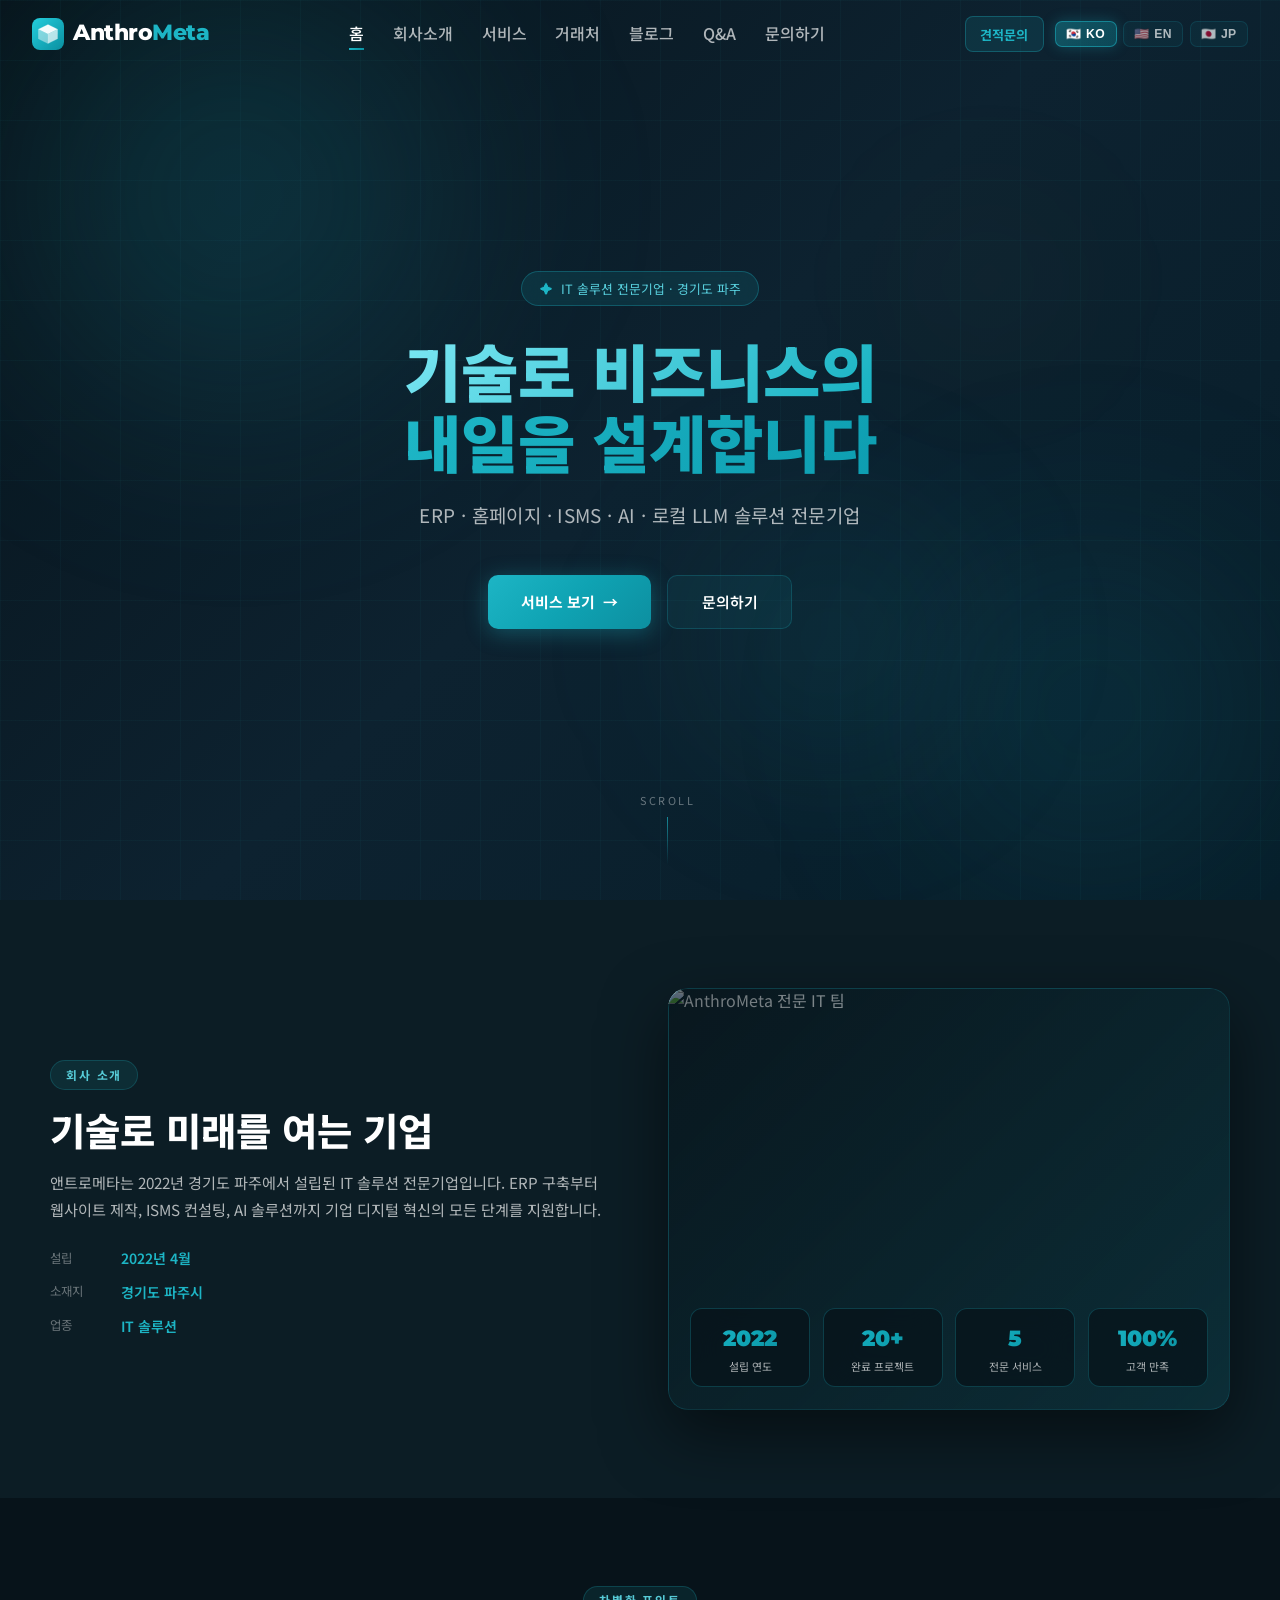
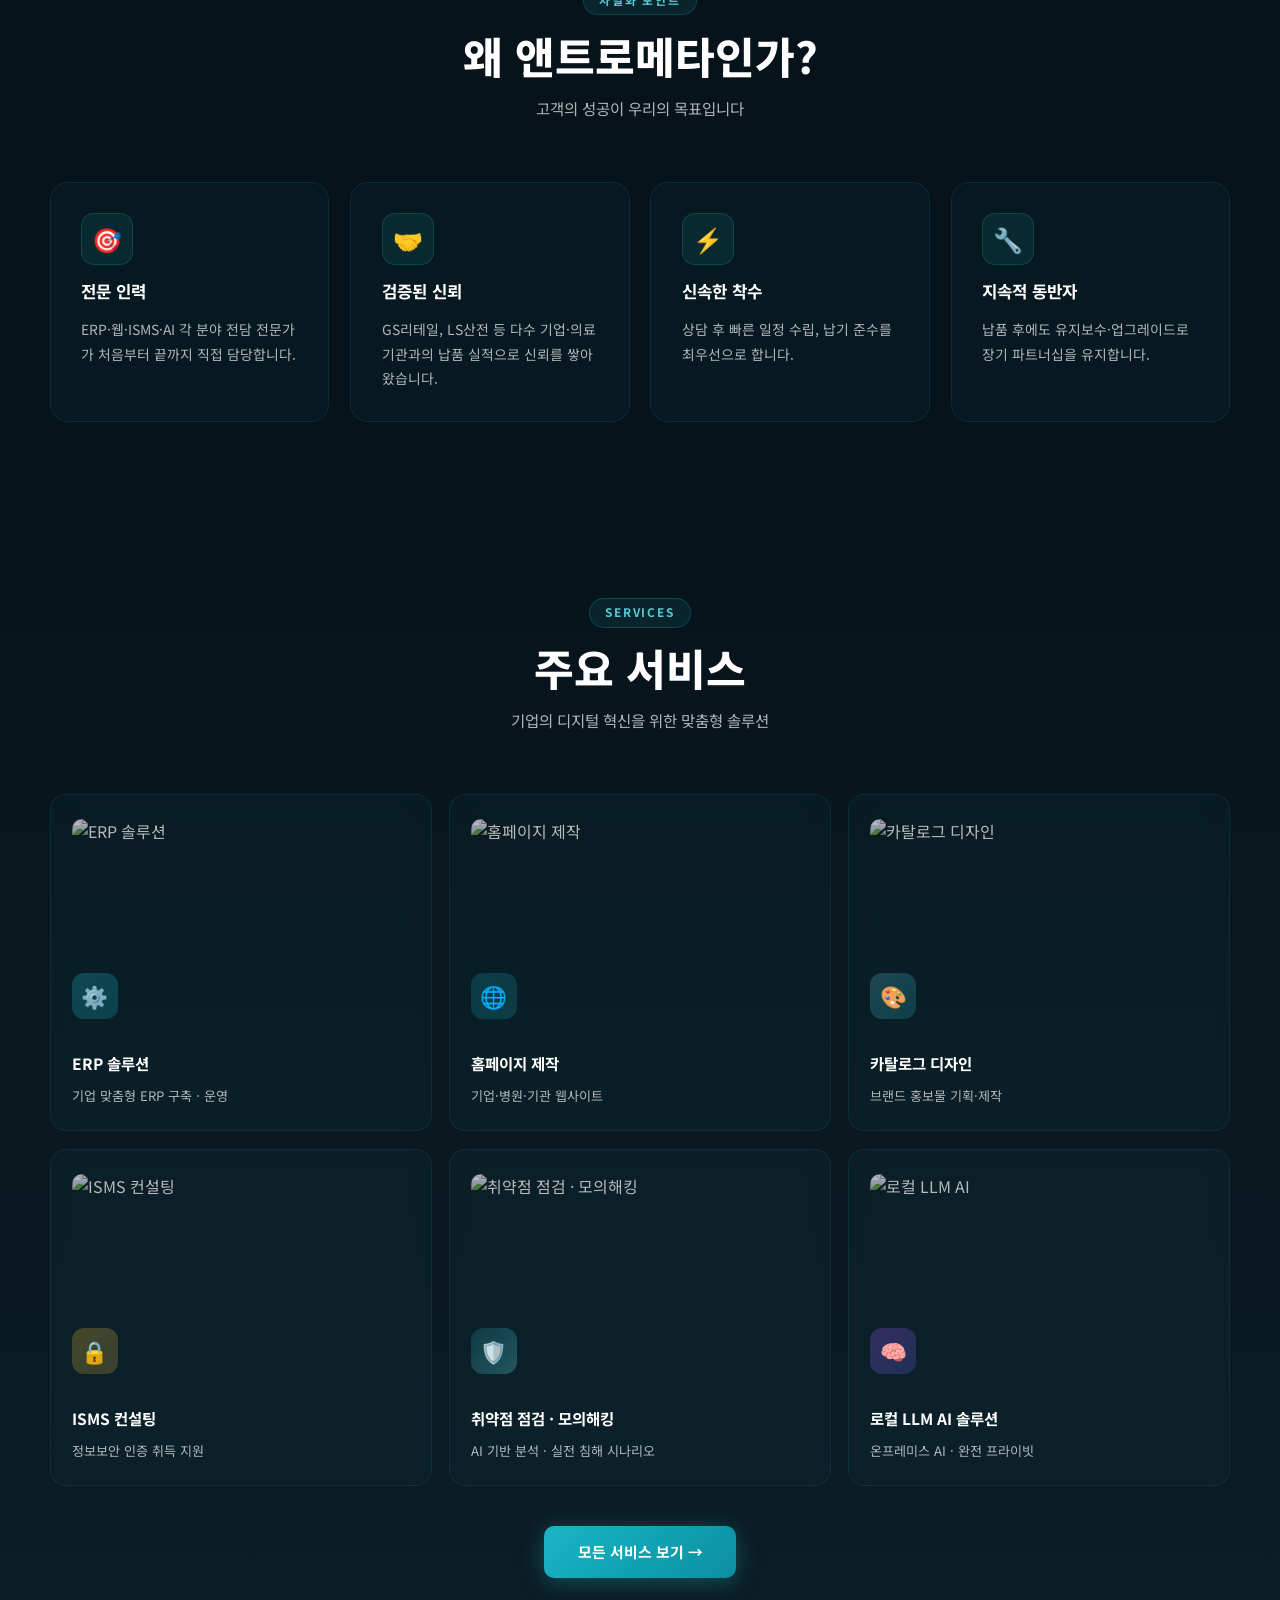
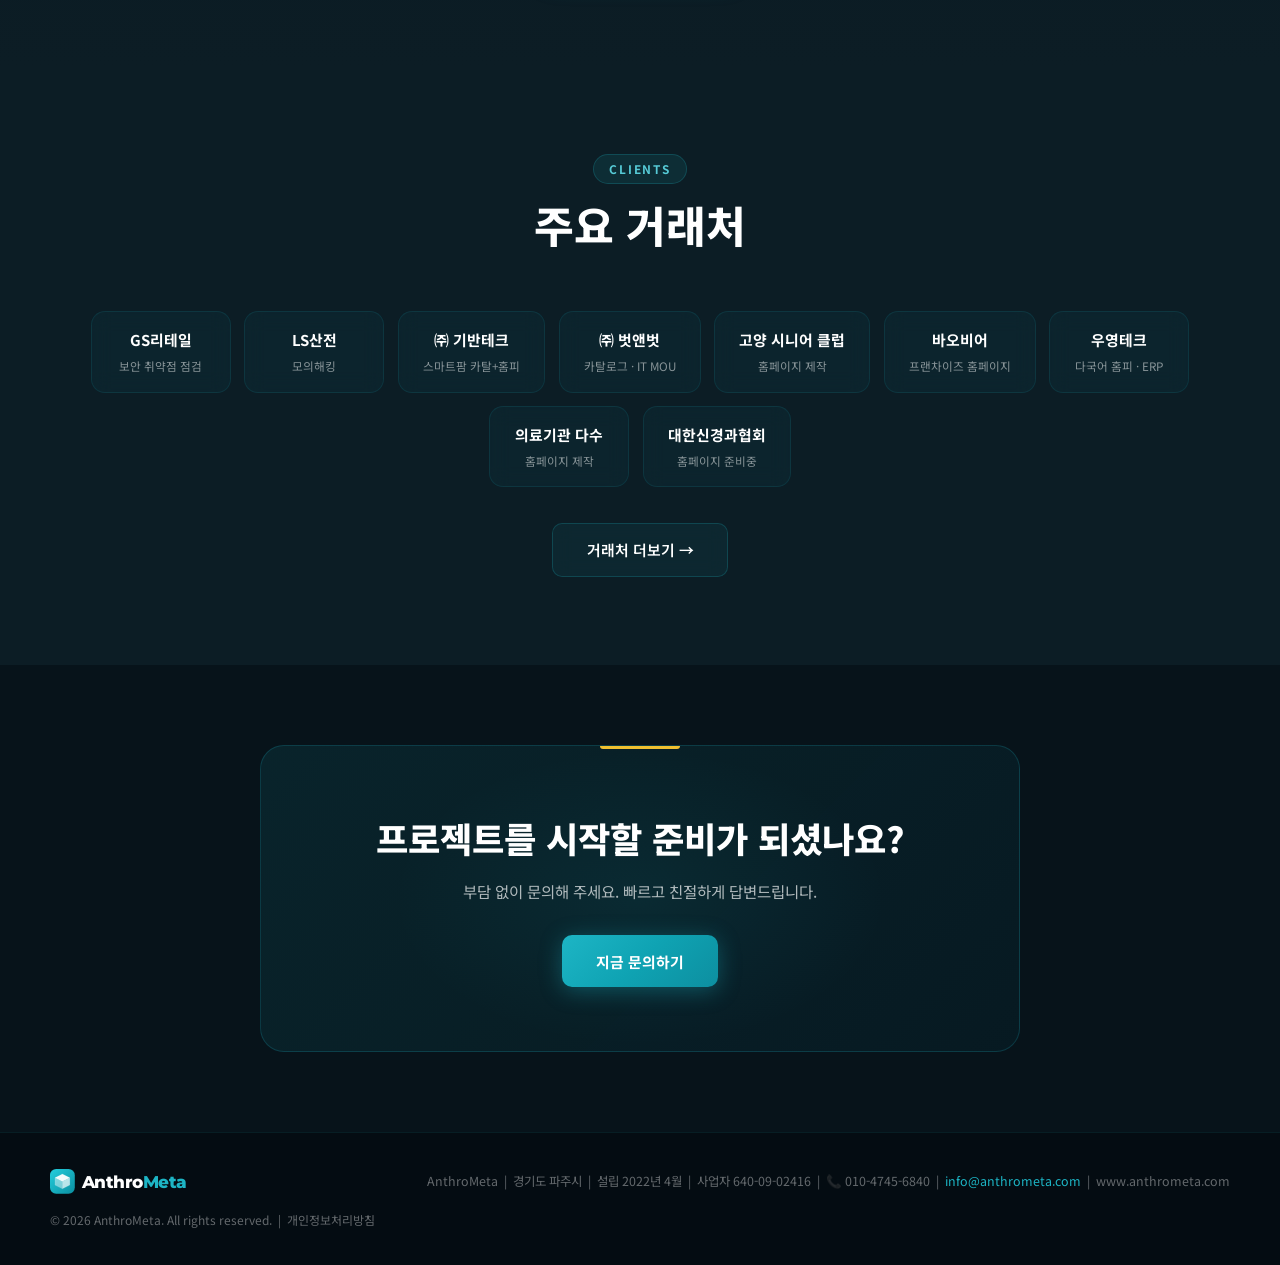
==== index.html @ c7f8e8f8 "SEO 최적화: 전 페이지 OG 태그 + 파비콘 추가, 홈에 Organization JSON-LD - about/services/clients/blog/qa/quote/contac" ====
<!DOCTYPE html>
<html lang="ko">
<head>
<meta charset="UTF-8">
<meta name="viewport" content="width=device-width, initial-scale=1.0">
<title>AnthroMeta | 앤트로메타 — IT 솔루션 전문기업</title>
<meta name="description" content="앤트로메타는 ERP 솔루션, 홈페이지 제작, ISMS 컨설팅, AI 솔루션을 제공하는 IT 전문기업입니다.">
<link rel="canonical" href="https://www.anthrometa.com/">
<meta property="og:title" content="AnthroMeta | 앤트로메타">
<meta property="og:description" content="기술로 비즈니스의 내일을 설계합니다. ERP · 홈페이지 · ISMS · AI 솔루션">
<meta property="og:url" content="https://www.anthrometa.com/">
<meta property="og:type" content="website">
<meta property="og:site_name" content="AnthroMeta">
<meta property="og:locale" content="ko_KR">
<link rel="icon" type="image/svg+xml" href="/favicon.svg">
<script type="application/ld+json">
{
  "@context": "https://schema.org",
  "@type": "Organization",
  "name": "AnthroMeta",
  "alternateName": "앤트로메타",
  "url": "https://www.anthrometa.com/",
  "logo": "https://www.anthrometa.com/favicon.svg",
  "description": "앤트로메타는 ERP 솔루션, 홈페이지 제작, ISMS 컨설팅, AI 솔루션을 제공하는 IT 전문기업입니다."
}
</script>
<link rel="preconnect" href="https://fonts.googleapis.com">
<link rel="preconnect" href="https://fonts.gstatic.com" crossorigin>
<link href="https://fonts.googleapis.com/css2?family=Noto+Sans+KR:wght@300;400;500;700;900&family=Montserrat:wght@300;400;500;700;900&family=Noto+Sans+JP:wght@300;400;500;700;900&display=swap" rel="stylesheet">
<link rel="stylesheet" href="style.css?v=9">
</head>
<body class="lang-ko">

<!-- HEADER -->
<header id="hdr">
  <a href="index.html" class="logo"><svg class="logo-mark" viewBox="0 0 40 40" fill="none" xmlns="http://www.w3.org/2000/svg"><defs><linearGradient id="amg" x1="0%" y1="0%" x2="100%" y2="100%"><stop offset="0%" stop-color="#24CEDD"/><stop offset="100%" stop-color="#0A8FA0"/></linearGradient></defs><rect width="40" height="40" rx="10" fill="url(#amg)"/><polygon points="20,8 32,14 20,20 8,14" fill="rgba(255,255,255,0.95)"/><polygon points="8,14 20,20 20,32 8,26" fill="rgba(255,255,255,0.45)"/><polygon points="32,14 20,20 20,32 32,26" fill="rgba(255,255,255,0.7)"/><polyline points="20,8 8,14 8,26 20,32 32,26 32,14 20,8" stroke="rgba(255,255,255,0.35)" stroke-width="0.5" stroke-linejoin="round" fill="none"/><line x1="20" y1="20" x2="20" y2="32" stroke="rgba(255,255,255,0.35)" stroke-width="0.5"/><line x1="8" y1="14" x2="20" y2="20" stroke="rgba(255,255,255,0.35)" stroke-width="0.5"/><line x1="32" y1="14" x2="20" y2="20" stroke="rgba(255,255,255,0.35)" stroke-width="0.5"/></svg><span><span class="l-anthro">Anthro</span><span class="l-meta" data-notrans>Meta</span></span></a>
  <nav class="nav-links">
    <a href="index.html"    data-page="index.html"    data-i18n="nav_home">홈</a>
    <a href="about.html"   data-page="about.html"    data-i18n="nav_about">회사소개</a>
    <a href="services.html" data-page="services.html" data-i18n="nav_services">서비스</a>
    <a href="clients.html"  data-page="clients.html"  data-i18n="nav_clients">거래처</a>
    <a href="blog.html"    data-page="blog.html"     data-i18n="nav_blog">블로그</a>
    <a href="qa.html"       data-page="qa.html"       data-i18n="nav_qa">Q&amp;A</a>
    <a href="contact.html"  data-page="contact.html"  data-i18n="nav_contact">문의하기</a>
  </nav>
  <div class="nav-right">
    <a href="quote.html" class="nav-quote" data-i18n="nav_quote">견적문의</a>
    <button class="lb active" onclick="setLang('ko')" id="bko">🇰🇷 <span class="ll">KO</span></button>
    <button class="lb"        onclick="setLang('en')" id="ben">🇺🇸 <span class="ll">EN</span></button>
    <button class="lb"        onclick="setLang('ja')" id="bja">🇯🇵 <span class="ll">JP</span></button>
    <button class="burger" id="burg" onclick="toggleMenu()" aria-label="Menu">
      <span></span><span></span><span></span>
    </button>
  </div>
</header>
<nav class="mnav" id="mnav">
  <a href="index.html"    onclick="closeMenu()" data-page="index.html"    data-i18n="nav_home">홈</a>
  <a href="quote.html"   onclick="closeMenu()" data-page="quote.html"   data-i18n="nav_quote" class="mnav-quote">견적문의</a>
  <a href="about.html"   onclick="closeMenu()" data-page="about.html"   data-i18n="nav_about">회사소개</a>
  <a href="services.html" onclick="closeMenu()" data-page="services.html" data-i18n="nav_services">서비스</a>
  <a href="clients.html"  onclick="closeMenu()" data-page="clients.html"  data-i18n="nav_clients">거래처</a>
  <a href="blog.html"    onclick="closeMenu()" data-page="blog.html"    data-i18n="nav_blog">블로그</a>
  <a href="qa.html"       onclick="closeMenu()" data-page="qa.html"       data-i18n="nav_qa">Q&amp;A</a>
  <a href="contact.html"  onclick="closeMenu()" data-page="contact.html"  data-i18n="nav_contact">문의하기</a>
</nav>

<!-- HERO -->
<section id="home-hero">
  <div class="h-bg">
    <div class="h-bg-img"></div>
    <div class="orb orb1"></div>
    <div class="orb orb2"></div>
    <div class="orb orb3"></div>
    <div class="orb orb4"></div>
    <div class="grid-bg"></div>
  </div>
  <div class="hero">
    <div class="h-badge" data-i18n="hero_badge">IT 솔루션 전문기업 · 경기도 파주</div>
    <h1 class="h-title">
      <span class="gtxt" data-i18n="hero_title">기술로 비즈니스의<br>내일을 설계합니다</span>
    </h1>
    <p class="h-sub" data-i18n="hero_sub">ERP · 홈페이지 · ISMS · AI 솔루션 전문기업</p>
    <div class="h-cta">
      <a href="services.html" class="btn-p"><span data-i18n="hero_cta1">서비스 보기</span> →</a>
      <a href="contact.html"  class="btn-s"><span data-i18n="hero_cta2">문의하기</span></a>
    </div>
  </div>
  <div class="scroll-ind">
    <span data-i18n="hero_scroll">SCROLL</span>
    <div class="scroll-line"></div>
  </div>
</section>

<!-- ABOUT -->
<section style="background:var(--bg2)">
  <div class="inner">
    <div class="about-grid">
      <div class="about-text reveal">
        <div class="stag" data-i18n="about_tag">회사 소개</div>
        <h2 data-i18n="about_title">기술로 미래를 여는 기업</h2>
        <p data-i18n="about_desc">앤트로메타는 2022년 경기도 파주에서 설립된 IT 솔루션 전문기업입니다. ERP 구축부터 웹사이트 제작, ISMS 컨설팅, AI 솔루션까지 기업 디지털 혁신의 모든 단계를 지원합니다.</p>
        <div class="about-meta">
          <div class="about-meta-item">
            <span class="albl" data-i18n="about_lb1">설립</span>
            <span class="aval" data-i18n="about_lv1">2022년 4월</span>
          </div>
          <div class="about-meta-item">
            <span class="albl" data-i18n="about_lb2">소재지</span>
            <span class="aval" data-i18n="about_lv2">경기도 파주시</span>
          </div>
          <div class="about-meta-item">
            <span class="albl" data-i18n="about_lb3">업종</span>
            <span class="aval" data-i18n="about_lv3">IT 솔루션</span>
          </div>
        </div>
      </div>
      <!-- About image with stat overlay -->
      <div class="about-img-wrap reveal d2">
        <img
          src="https://images.unsplash.com/photo-1497366216548-37526070297c?auto=format&fit=crop&w=800&q=80"
          alt="AnthroMeta 전문 IT 팀"
          loading="lazy"
        />
        <div class="about-img-overlay"></div>
        <div class="about-img-stat">
          <div class="ais">
            <div class="ais-n">2022</div>
            <div class="ais-l" data-i18n="st1l">설립 연도</div>
          </div>
          <div class="ais">
            <div class="ais-n">20+</div>
            <div class="ais-l" data-i18n="st2l">완료 프로젝트</div>
          </div>
          <div class="ais">
            <div class="ais-n">5</div>
            <div class="ais-l" data-i18n="st3l">전문 서비스</div>
          </div>
          <div class="ais">
            <div class="ais-n">100%</div>
            <div class="ais-l" data-i18n="st4l">고객 만족</div>
          </div>
        </div>
      </div>
    </div>
  </div>
</section>

<!-- WHY ANTHROMETA -->
<section style="background:var(--bg)">
  <div class="inner">
    <div class="sh reveal">
      <div class="stag" data-i18n="why_tag">차별화 포인트</div>
      <h2 class="st" data-i18n="why_title">왜 앤트로메타인가?</h2>
      <p class="sd" data-i18n="why_desc">고객의 성공이 우리의 목표입니다</p>
    </div>
    <div class="why-grid">
      <div class="why-card reveal d1">
        <div class="why-ico">🎯</div>
        <h3 data-i18n="why1_t">전문 인력</h3>
        <p data-i18n="why1_d">ERP·웹·ISMS·AI 각 분야 전담 전문가가 처음부터 끝까지 직접 담당합니다.</p>
      </div>
      <div class="why-card reveal d2">
        <div class="why-ico">🤝</div>
        <h3 data-i18n="why2_t">검증된 신뢰</h3>
        <p data-i18n="why2_d">GS리테일, LS산전 등 다수 기업·의료기관과의 납품 실적으로 신뢰를 쌓아왔습니다.</p>
      </div>
      <div class="why-card reveal d3">
        <div class="why-ico">⚡</div>
        <h3 data-i18n="why3_t">신속한 착수</h3>
        <p data-i18n="why3_d">상담 후 빠른 일정 수립, 납기 준수를 최우선으로 합니다.</p>
      </div>
      <div class="why-card reveal d4">
        <div class="why-ico">🔧</div>
        <h3 data-i18n="why4_t">지속적 동반자</h3>
        <p data-i18n="why4_d">납품 후에도 유지보수·업그레이드로 장기 파트너십을 유지합니다.</p>
      </div>
    </div>
  </div>
</section>

<!-- SERVICES PREVIEW -->
<section id="svc-prev">
  <div class="inner">
    <div class="sh reveal">
      <div class="stag" data-i18n="svc_prev_tag">SERVICES</div>
      <h2 class="st" data-i18n="svc_prev_title">주요 서비스</h2>
      <p class="sd" data-i18n="svc_prev_desc">기업의 디지털 혁신을 위한 맞춤형 솔루션</p>
    </div>
    <div class="svc-prev-grid">
      <a href="services.html" class="spc reveal d1">
        <img class="spc-img" src="https://images.unsplash.com/photo-1551434678-e076c223a692?auto=format&fit=crop&w=600&q=75" alt="ERP 솔루션" loading="lazy">
        <div class="si si1">⚙️</div>
        <h3 data-i18n="s1t">ERP 솔루션</h3>
        <p data-i18n="s1p">기업 맞춤형 ERP 구축 · 운영</p>
      </a>
      <a href="services.html" class="spc reveal d2">
        <img class="spc-img" src="https://images.unsplash.com/photo-1467232004584-a241de8bcf5d?auto=format&fit=crop&w=600&q=75" alt="홈페이지 제작" loading="lazy">
        <div class="si si2">🌐</div>
        <h3 data-i18n="s2t">홈페이지 제작</h3>
        <p data-i18n="s2p">기업·병원·기관 웹사이트</p>
      </a>
      <a href="services.html" class="spc reveal d3">
        <img class="spc-img" src="https://images.unsplash.com/photo-1561070791-2526d30994b5?auto=format&fit=crop&w=600&q=75" alt="카탈로그 디자인" loading="lazy">
        <div class="si si3">🎨</div>
        <h3 data-i18n="s3t">카탈로그 디자인</h3>
        <p data-i18n="s3p">브랜드 홍보물 기획·제작</p>
      </a>
      <a href="services.html" class="spc reveal d4">
        <img class="spc-img" src="https://images.unsplash.com/photo-1563013544-824ae1b704d3?auto=format&fit=crop&w=600&q=75" alt="ISMS 컨설팅" loading="lazy">
        <div class="si si4">🔒</div>
        <h3 data-i18n="s4t">ISMS 컨설팅</h3>
        <p data-i18n="s4p">정보보안 인증 취득 지원</p>
      </a>
      <a href="services.html" class="spc reveal d5">
        <img class="spc-img" src="https://images.unsplash.com/photo-1550751827-4bd374c3f58b?auto=format&fit=crop&w=600&q=75" alt="취약점 점검 · 모의해킹" loading="lazy">
        <div class="si si5">🛡️</div>
        <h3 data-i18n="s5t">취약점 점검 · 모의해킹</h3>
        <p data-i18n="s5p">AI 기반 분석 · 실전 침해 시나리오</p>
      </a>
      <a href="services.html" class="spc reveal d6">
        <img class="spc-img" src="https://images.unsplash.com/photo-1558494949-ef010cbdcc31?auto=format&fit=crop&w=600&q=75" alt="로컬 LLM AI" loading="lazy">
        <div class="si si6">🧠</div>
        <h3 data-i18n="s6t">로컬 LLM AI 솔루션</h3>
        <p data-i18n="s6p">온프레미스 AI · 완전 프라이빗</p>
      </a>
    </div>
    <div class="svc-more reveal">
      <a href="services.html" class="btn-p" data-i18n="svc_link">모든 서비스 보기 →</a>
    </div>
  </div>
</section>

<!-- CLIENT STRIP -->
<section id="cl-strip">
  <div class="inner">
    <div class="sh reveal">
      <div class="stag" data-i18n="cl_strip_tag">CLIENTS</div>
      <h2 class="st" data-i18n="cl_strip_title">주요 거래처</h2>
    </div>
    <div class="cl-strip-inner reveal">
      <div class="cb">
        <span class="cb-name">GS리테일</span>
        <span class="cb-svc" data-i18n="cb_svc1">보안 취약점 점검</span>
      </div>
      <div class="cb">
        <span class="cb-name">LS산전</span>
        <span class="cb-svc" data-i18n="cb_svc8">모의해킹</span>
      </div>
      <div class="cb">
        <span class="cb-name">㈜ 기반테크</span>
        <span class="cb-svc" data-i18n="cb_svc3">스마트팜 카탈+홈피</span>
      </div>
      <div class="cb">
        <span class="cb-name">㈜ 벗앤벗</span>
        <span class="cb-svc" data-i18n="cb_svc5">카탈로그 · IT MOU</span>
      </div>
      <div class="cb">
        <span class="cb-name">고양 시니어 클럽</span>
        <span class="cb-svc" data-i18n="cb_svc9">홈페이지 제작</span>
      </div>
      <div class="cb">
        <span class="cb-name">바오비어</span>
        <span class="cb-svc" data-i18n="cb_svc10">프랜차이즈 홈페이지</span>
      </div>
      <div class="cb">
        <span class="cb-name">우영테크</span>
        <span class="cb-svc" data-i18n="cb_svc4">다국어 홈피 · ERP</span>
      </div>
      <div class="cb">
        <span class="cb-name" data-i18n="cl_hosp_name">의료기관 다수</span>
        <span class="cb-svc" data-i18n="cb_svc6">홈페이지 제작</span>
      </div>
      <div class="cb">
        <span class="cb-name">대한신경과협회</span>
        <span class="cb-svc" data-i18n="cb_svc7">홈페이지 <span style="color:var(--yellow)">준비중</span></span>
      </div>
    </div>
    <div class="cl-more reveal">
      <a href="clients.html" class="btn-s" data-i18n="cl_link">거래처 더보기 →</a>
    </div>
  </div>
</section>

<!-- CTA BANNER -->
<div class="cta-section">
  <div class="inner">
    <div class="cta-card reveal">
      <h2 data-i18n="cta_title">프로젝트를 시작할 준비가 되셨나요?</h2>
      <p data-i18n="cta_desc">부담 없이 문의해 주세요. 빠르고 친절하게 답변드립니다.</p>
      <a href="contact.html" class="btn-p" data-i18n="cta_btn">지금 문의하기</a>
    </div>
  </div>
</div>

<!-- FOOTER -->
<footer>
  <div class="fi2">
    <div class="flogo"><svg class="logo-mark" viewBox="0 0 40 40" fill="none" xmlns="http://www.w3.org/2000/svg"><defs><linearGradient id="amg" x1="0%" y1="0%" x2="100%" y2="100%"><stop offset="0%" stop-color="#24CEDD"/><stop offset="100%" stop-color="#0A8FA0"/></linearGradient></defs><rect width="40" height="40" rx="10" fill="url(#amg)"/><polygon points="20,8 32,14 20,20 8,14" fill="rgba(255,255,255,0.95)"/><polygon points="8,14 20,20 20,32 8,26" fill="rgba(255,255,255,0.45)"/><polygon points="32,14 20,20 20,32 32,26" fill="rgba(255,255,255,0.7)"/><polyline points="20,8 8,14 8,26 20,32 32,26 32,14 20,8" stroke="rgba(255,255,255,0.35)" stroke-width="0.5" stroke-linejoin="round" fill="none"/><line x1="20" y1="20" x2="20" y2="32" stroke="rgba(255,255,255,0.35)" stroke-width="0.5"/><line x1="8" y1="14" x2="20" y2="20" stroke="rgba(255,255,255,0.35)" stroke-width="0.5"/><line x1="32" y1="14" x2="20" y2="20" stroke="rgba(255,255,255,0.35)" stroke-width="0.5"/></svg><span><span class="l-anthro">Anthro</span><span class="l-meta" data-notrans>Meta</span></span></div>
    <div class="fmid">
      <span>AnthroMeta</span> &nbsp;|&nbsp;
      <span data-i18n="ft_loc">경기도 파주시</span> &nbsp;|&nbsp;
      <span data-i18n="ft_est">설립 2022년 4월</span> &nbsp;|&nbsp;
      사업자 640-09-02416 &nbsp;|&nbsp;
      📞 010-4745-6840 &nbsp;|&nbsp;
      <a href="mailto:info@anthrometa.com" style="color:var(--teal);text-decoration:none">info@anthrometa.com</a> &nbsp;|&nbsp;
      www.anthrometa.com
    </div>
    <div class="fcopy">© 2026 AnthroMeta. <span data-i18n="ft_r">All rights reserved.</span> &nbsp;|&nbsp; <a href="privacy.html" style="color:var(--txt3);text-decoration:none">개인정보처리방침</a></div>
  </div>
</footer>

<script src="main.js"></script>
</body>
</html>
---- style.css ----
/* AnthroMeta — anthrometa.com — Shared Stylesheet */

:root {
  /* Brand palette from 사업계획서 */
  --bg:  #07131A;   /* very dark teal-black */
  --bg2: #0C1D25;   /* secondary dark */
  --bg3: #050E14;   /* deepest bg */
  --card: rgba(29,181,197,0.04);
  --border: rgba(29,181,197,0.12);

  --teal:  #1DB5C5;   /* primary brand teal */
  --teal2: #0FA3B3;   /* mid */
  --teal3: #0D8FA0;   /* dark */
  --yellow: #EFC030;  /* brand yellow accent */
  --charcoal: #3A3A3A;

  --grad: linear-gradient(135deg, #1DB5C5, #0FA3B3, #0D8FA0);
  --grad-hero: linear-gradient(135deg, #07131A 0%, #0D2230 50%, #071E2A 100%);
  --txt:  #ffffff;
  --txt2: rgba(255,255,255,0.68);
  --txt3: rgba(255,255,255,0.38);
  --ease: all 0.3s cubic-bezier(0.4,0,0.2,1);

  /* Alias kept for any gradient-text refs */
  --purple: #1DB5C5;
  --indigo: #0FA3B3;
  --blue:   #0D8FA0;
}

*,*::before,*::after{margin:0;padding:0;box-sizing:border-box}
html{scroll-behavior:smooth}
body{background:var(--bg);color:var(--txt);font-family:'Noto Sans KR',sans-serif;overflow-x:hidden;line-height:1.6}
body.lang-en{font-family:'Montserrat','Noto Sans KR',sans-serif}
body.lang-ja{font-family:'Noto Sans JP','Noto Sans KR',sans-serif}
::-webkit-scrollbar{width:5px}
::-webkit-scrollbar-track{background:var(--bg)}
::-webkit-scrollbar-thumb{background:var(--teal);border-radius:3px}

/* ── HEADER ── */
header{position:fixed;top:0;left:0;right:0;z-index:1000;height:68px;padding:0 2rem;display:flex;align-items:center;justify-content:space-between;transition:var(--ease)}
header.scrolled{background:rgba(7,19,26,0.90);backdrop-filter:blur(20px);-webkit-backdrop-filter:blur(20px);border-bottom:1px solid rgba(29,181,197,0.1);box-shadow:0 4px 30px rgba(0,0,0,0.4)}
.logo{text-decoration:none;display:inline-flex;align-items:center;gap:9px}
.logo-mark{height:2rem;width:2rem;flex-shrink:0}
.logo-mark svg{width:100%;height:100%}
.l-anthro{font-family:'Montserrat',sans-serif;font-weight:800;color:#fff;font-size:1.38rem;letter-spacing:-.5px;line-height:1}
.l-meta{font-family:'Montserrat',sans-serif;font-weight:800;color:var(--teal);font-size:1.38rem;letter-spacing:-.5px;line-height:1}

.nav-links{display:flex;align-items:center;gap:1.8rem}
.nav-links a{color:var(--txt2);text-decoration:none;font-size:1rem;font-weight:500;position:relative;transition:var(--ease)}
.nav-links a::after{content:'';position:absolute;bottom:-3px;left:0;width:0;height:2px;background:var(--grad);transition:var(--ease)}
.nav-links a:hover,.nav-links a.active-link{color:var(--txt)}
.nav-links a.active-link::after,.nav-links a:hover::after{width:100%}
.nav-right{display:flex;align-items:center;gap:.4rem}
.lb{background:rgba(29,181,197,0.06);border:1px solid rgba(29,181,197,0.15);color:var(--txt2);padding:.32rem .65rem;border-radius:7px;cursor:pointer;font-size:.76rem;font-weight:700;transition:var(--ease);display:flex;align-items:center;gap:.28rem;letter-spacing:.4px}
.lb:hover{background:rgba(29,181,197,0.18);border-color:rgba(29,181,197,0.4);color:var(--txt)}
.lb.active{background:linear-gradient(135deg,rgba(29,181,197,0.35),rgba(13,143,160,0.35));border-color:rgba(29,181,197,0.55);color:var(--txt);box-shadow:0 0 14px rgba(29,181,197,0.28)}
.burger{display:none;flex-direction:column;gap:5px;cursor:pointer;padding:4px;background:none;border:none}
.burger span{display:block;width:23px;height:2px;background:var(--txt2);border-radius:2px;transition:var(--ease)}
.burger.open span:nth-child(1){transform:translateY(7px) rotate(45deg)}
.burger.open span:nth-child(2){opacity:0}
.burger.open span:nth-child(3){transform:translateY(-7px) rotate(-45deg)}
.mnav{display:none;position:fixed;top:68px;left:0;right:0;background:rgba(7,19,26,0.97);backdrop-filter:blur(20px);-webkit-backdrop-filter:blur(20px);border-bottom:1px solid rgba(29,181,197,0.1);padding:1.4rem 1.5rem;z-index:999;flex-direction:column}
.mnav.open{display:flex}
.mnav a{color:var(--txt2);text-decoration:none;font-size:.97rem;font-weight:500;padding:.85rem 0;border-bottom:1px solid rgba(255,255,255,0.05);transition:var(--ease);display:block}
.mnav a:last-child{border-bottom:none}
.mnav a:hover,.mnav a.active-link{color:var(--teal);padding-left:.5rem}
.mnav a.mnav-quote{color:var(--teal);font-weight:700;background:rgba(29,181,197,0.08);border-radius:8px;padding-left:.9rem;border-color:rgba(29,181,197,0.15)}
.mnav a.mnav-quote:hover{background:rgba(29,181,197,0.18);padding-left:1.2rem}

/* ── PAGE BANNER ── */
.page-banner{padding:9rem 2rem 5rem;background:var(--grad-hero);text-align:center;position:relative;overflow:hidden}
.page-banner::before{content:'';position:absolute;top:-80px;left:50%;transform:translateX(-50%);width:700px;height:500px;background:radial-gradient(ellipse,rgba(29,181,197,0.16) 0%,transparent 70%);pointer-events:none}
.page-banner .stag{display:inline-block;background:rgba(29,181,197,0.12);border:1px solid rgba(29,181,197,0.28);color:rgba(97,225,238,0.9);padding:.3rem 1rem;border-radius:50px;font-size:.74rem;font-weight:700;letter-spacing:1.8px;text-transform:uppercase;margin-bottom:.9rem}
.page-banner h1{font-size:clamp(1.9rem,4vw,3rem);font-weight:900;line-height:1.2;margin-bottom:.9rem}
.page-banner p{color:var(--txt2);font-size:1rem;max-width:580px;margin:0 auto}

/* ── SECTIONS ── */
section{padding:5.5rem 2rem}
.inner{max-width:1180px;margin:0 auto}
.sh{text-align:center;margin-bottom:3.8rem}
.stag{display:inline-block;background:rgba(29,181,197,0.1);border:1px solid rgba(29,181,197,0.22);color:rgba(97,225,238,0.88);padding:.28rem .95rem;border-radius:50px;font-size:.74rem;font-weight:700;letter-spacing:1.8px;text-transform:uppercase;margin-bottom:.9rem}
.st{font-size:clamp(1.7rem,3.5vw,2.7rem);font-weight:800;line-height:1.2;margin-bottom:.9rem}
.sd{color:var(--txt2);font-size:.97rem;max-width:580px;margin:0 auto}

/* ── HERO ── */
#home-hero{min-height:100vh;display:flex;align-items:center;justify-content:center;position:relative;overflow:hidden;background:var(--grad-hero)}
.h-bg{position:absolute;inset:0;overflow:hidden}
.orb{position:absolute;border-radius:50%;filter:blur(80px)}
.orb1{width:650px;height:650px;background:radial-gradient(circle,rgba(29,181,197,0.2) 0%,transparent 70%);top:-130px;left:-90px;animation:float 9s ease-in-out infinite}
.orb2{width:520px;height:520px;background:radial-gradient(circle,rgba(13,143,160,0.16) 0%,transparent 70%);bottom:-70px;right:-70px;animation:float 11s ease-in-out infinite reverse}
.orb3{width:380px;height:380px;background:radial-gradient(circle,rgba(29,181,197,0.12) 0%,transparent 70%);top:50%;left:50%;animation:float3 7s ease-in-out 2s infinite}
/* yellow accent orb */
.orb4{width:200px;height:200px;background:radial-gradient(circle,rgba(239,192,48,0.07) 0%,transparent 70%);top:20%;right:15%;animation:float 13s ease-in-out 3s infinite}
.grid-bg{position:absolute;inset:0;background-image:linear-gradient(rgba(29,181,197,0.04) 1px,transparent 1px),linear-gradient(90deg,rgba(29,181,197,0.04) 1px,transparent 1px);background-size:60px 60px}
@keyframes float{0%,100%{transform:translateY(0) scale(1)}50%{transform:translateY(-28px) scale(1.04)}}
@keyframes float3{0%,100%{transform:translate(-50%,-50%) scale(1)}50%{transform:translate(-50%,calc(-50% - 20px)) scale(1.04)}}
.hero{position:relative;z-index:1;text-align:center;padding:2rem;max-width:920px}
.h-badge{display:inline-flex;align-items:center;gap:.5rem;background:rgba(29,181,197,0.12);border:1px solid rgba(29,181,197,0.3);padding:.38rem 1.1rem;border-radius:50px;font-size:.8rem;color:rgba(97,225,238,.9);margin-bottom:1.8rem;backdrop-filter:blur(10px);animation:fadeDown .8s ease both}
.h-badge::before{content:'✦';color:var(--teal)}
.h-title{font-size:clamp(2.1rem,5vw,3.9rem);font-weight:900;line-height:1.14;margin-bottom:1.4rem;animation:fadeUp .8s ease .2s both}
.gtxt{background:linear-gradient(135deg,#7de8f4,#1DB5C5,#0d9db0);-webkit-background-clip:text;-webkit-text-fill-color:transparent;background-clip:text}
.h-sub{font-size:clamp(.97rem,2vw,1.18rem);color:var(--txt2);margin-bottom:2.8rem;font-weight:400;letter-spacing:.02em;animation:fadeUp .8s ease .4s both}
.h-cta{display:flex;gap:1rem;justify-content:center;flex-wrap:wrap;animation:fadeUp .8s ease .6s both}
.btn-p{padding:.88rem 2.1rem;background:var(--grad);color:#fff;border:none;border-radius:10px;font-size:.93rem;font-weight:700;cursor:pointer;text-decoration:none;transition:var(--ease);box-shadow:0 4px 22px rgba(29,181,197,0.35);display:inline-flex;align-items:center;gap:.45rem}
.btn-p:hover{transform:translateY(-3px);box-shadow:0 10px 32px rgba(29,181,197,0.5)}
.btn-s{padding:.88rem 2.1rem;background:rgba(29,181,197,0.07);color:var(--txt);border:1px solid rgba(29,181,197,0.22);border-radius:10px;font-size:.93rem;font-weight:600;cursor:pointer;text-decoration:none;transition:var(--ease);backdrop-filter:blur(10px);display:inline-flex;align-items:center;gap:.45rem}
.btn-s:hover{background:rgba(29,181,197,0.14);border-color:rgba(29,181,197,0.45);transform:translateY(-3px)}
.scroll-ind{position:absolute;bottom:2.2rem;left:50%;transform:translateX(-50%);display:flex;flex-direction:column;align-items:center;gap:.45rem;animation:fadeUp 1s ease 1s both}
.scroll-ind span{font-size:.68rem;color:var(--txt3);letter-spacing:2.5px}
.scroll-line{width:1px;height:48px;background:linear-gradient(to bottom,rgba(29,181,197,0.7),transparent);animation:sline 2.2s ease-in-out infinite}
@keyframes sline{0%{transform:scaleY(0);transform-origin:top;opacity:0}50%{transform:scaleY(1);transform-origin:top;opacity:1}100%{transform:scaleY(1);transform-origin:bottom;opacity:0}}
@keyframes fadeDown{from{opacity:0;transform:translateY(-18px)}to{opacity:1;transform:translateY(0)}}
@keyframes fadeUp{from{opacity:0;transform:translateY(28px)}to{opacity:1;transform:translateY(0)}}

/* ── HOME: ABOUT ── */
.about-grid{display:grid;grid-template-columns:1fr 1fr;gap:3.5rem;align-items:center}
.about-text .stag{display:inline-block;margin-bottom:.9rem}
.about-text h2{font-size:clamp(1.6rem,3vw,2.4rem);font-weight:800;line-height:1.25;margin-bottom:1rem}
.about-text p{color:var(--txt2);font-size:.95rem;line-height:1.8;margin-bottom:1.5rem}
.about-meta{display:flex;flex-direction:column;gap:.7rem}
.about-meta-item{display:flex;align-items:center;gap:.7rem;font-size:.88rem}
.about-meta-item .albl{color:var(--txt3);min-width:60px;font-size:.78rem}
.about-meta-item .aval{color:var(--teal);font-weight:600}
.about-visual{display:grid;grid-template-columns:1fr 1fr;gap:1rem}
.av-card{background:var(--card);border:1px solid var(--border);border-radius:16px;padding:1.5rem;text-align:center;transition:var(--ease);backdrop-filter:blur(10px)}
.av-card:hover{border-color:rgba(29,181,197,0.35);box-shadow:0 0 24px rgba(29,181,197,0.13)}
.av-num{font-size:2rem;font-weight:900;background:var(--grad);-webkit-background-clip:text;-webkit-text-fill-color:transparent;background-clip:text;font-family:'Montserrat',sans-serif}
.av-lbl{color:var(--txt2);font-size:.78rem;margin-top:.2rem}

/* ── HOME: SERVICES PREVIEW ── */
#svc-prev{background:linear-gradient(180deg,var(--bg) 0%,var(--bg2) 100%)}
.svc-prev-grid{display:grid;grid-template-columns:repeat(3,1fr);gap:1.1rem;margin-bottom:2.5rem}
.spc{background:var(--card);border:1px solid var(--border);border-radius:16px;padding:1.5rem 1.3rem;transition:var(--ease);display:flex;flex-direction:column;align-items:flex-start;gap:.6rem;backdrop-filter:blur(10px);text-decoration:none;color:var(--txt)}
.spc:hover{border-color:rgba(29,181,197,0.38);transform:translateY(-5px);box-shadow:0 16px 48px rgba(29,181,197,0.12);background:rgba(29,181,197,0.07)}
.spc .si{width:46px;height:46px;border-radius:12px;display:flex;align-items:center;justify-content:center;font-size:1.35rem}
.spc h3{font-size:.97rem;font-weight:700}
.spc p{font-size:.82rem;color:var(--txt2);line-height:1.6}
.svc-more{text-align:center}

/* ── HOME: CLIENT STRIP ── */
#cl-strip{background:var(--bg2)}
.cl-strip-inner{display:flex;flex-wrap:wrap;gap:.85rem;justify-content:center;margin-bottom:2.2rem}
.cb{background:rgba(29,181,197,0.05);border:1px solid rgba(29,181,197,0.12);border-radius:14px;padding:1rem 1.5rem;font-size:.87rem;font-weight:600;color:var(--txt2);transition:var(--ease);cursor:default;backdrop-filter:blur(10px);display:flex;flex-direction:column;align-items:center;gap:.3rem;text-align:center;min-width:140px}
.cb:hover{background:rgba(29,181,197,0.12);border-color:rgba(29,181,197,0.35);color:var(--txt);transform:translateY(-4px);box-shadow:0 8px 28px rgba(29,181,197,0.1)}
.cb-name{font-size:.93rem;font-weight:700;color:var(--txt)}
.cb-svc{font-size:.73rem;color:var(--txt2);font-weight:400;opacity:.75}
.cl-more{text-align:center}

/* ── HOME: CTA ── */
.cta-section{background:var(--bg);padding:5rem 2rem}
.cta-card{background:linear-gradient(135deg,rgba(29,181,197,0.1),rgba(13,143,160,0.06));border:1px solid rgba(29,181,197,0.2);border-radius:24px;padding:4rem 2rem;text-align:center;max-width:760px;margin:0 auto;position:relative;overflow:hidden}
.cta-card::before{content:'';position:absolute;top:50%;left:50%;transform:translate(-50%,-50%);width:500px;height:300px;background:radial-gradient(ellipse,rgba(29,181,197,0.08) 0%,transparent 70%);pointer-events:none}
/* yellow top accent line */
.cta-card::after{content:'';position:absolute;top:0;left:50%;transform:translateX(-50%);width:80px;height:3px;background:var(--yellow);border-radius:0 0 3px 3px}
.cta-card h2{font-size:clamp(1.5rem,3vw,2.2rem);font-weight:800;margin-bottom:.8rem;position:relative;z-index:1}
.cta-card p{color:var(--txt2);font-size:.97rem;margin-bottom:2rem;position:relative;z-index:1}
.cta-card .btn-p{position:relative;z-index:1}

/* ── SERVICES PAGE ── */
#services-page{background:linear-gradient(180deg,var(--bg) 0%,var(--bg2) 50%,var(--bg) 100%)}
.sgrid{display:grid;grid-template-columns:repeat(auto-fit,minmax(310px,1fr));gap:1.4rem}
.sc{background:var(--card);border:1px solid var(--border);border-radius:20px;padding:1.9rem;transition:var(--ease);position:relative;overflow:hidden;backdrop-filter:blur(10px)}
.sc::before{content:'';position:absolute;top:0;left:0;right:0;height:2px;background:var(--grad);opacity:0;transition:var(--ease)}
.sc:hover{border-color:rgba(29,181,197,0.3);transform:translateY(-6px);box-shadow:0 22px 58px rgba(29,181,197,0.12);background:rgba(29,181,197,0.06)}
.sc:hover::before{opacity:1}
.si{width:54px;height:54px;border-radius:14px;display:flex;align-items:center;justify-content:center;font-size:1.55rem;margin-bottom:1.4rem}
.si1{background:linear-gradient(135deg,rgba(29,181,197,0.28),rgba(15,163,179,0.28))}
.si2{background:linear-gradient(135deg,rgba(13,143,160,0.28),rgba(29,181,197,0.20))}
.si3{background:linear-gradient(135deg,rgba(97,225,238,0.22),rgba(29,181,197,0.22))}
.si4{background:linear-gradient(135deg,rgba(239,192,48,0.25),rgba(251,210,80,0.18))}  /* yellow for ISMS */
.si5{background:linear-gradient(135deg,rgba(29,181,197,0.18),rgba(97,225,238,0.28))}
.si6{background:linear-gradient(135deg,rgba(168,85,247,0.28),rgba(99,102,241,0.22))}  /* violet for local LLM */
.sc h3{font-size:1.13rem;font-weight:700;margin-bottom:.7rem}
.sc p{color:var(--txt2);font-size:.88rem;line-height:1.72}
.stags{display:flex;flex-wrap:wrap;gap:.45rem;margin-top:1.1rem}
.stag-sm{background:rgba(29,181,197,0.09);border:1px solid rgba(29,181,197,0.18);color:rgba(97,225,238,.8);padding:.18rem .55rem;border-radius:4px;font-size:.71rem;font-weight:500}
.sc-cta{display:inline-flex;align-items:center;gap:.38rem;margin-top:1.2rem;padding:.5rem 1rem;background:rgba(29,181,197,0.08);border:1px solid rgba(29,181,197,0.22);border-radius:8px;color:var(--teal);font-size:.8rem;font-weight:700;text-decoration:none;transition:var(--ease);align-self:flex-start}
.sc-cta:hover{background:var(--teal);color:#fff;border-color:var(--teal);transform:translateX(3px)}

/* ── CLIENTS PAGE ── */
#clients-page{background:linear-gradient(180deg,var(--bg) 0%,var(--bg2) 100%)}
.stats{display:grid;grid-template-columns:repeat(auto-fit,minmax(170px,1fr));gap:1.3rem;margin-bottom:3.5rem}
.statc{background:var(--card);border:1px solid var(--border);border-radius:16px;padding:1.6rem;text-align:center;backdrop-filter:blur(10px);transition:var(--ease)}
.statc:hover{border-color:rgba(29,181,197,0.35);box-shadow:0 0 28px rgba(29,181,197,0.14)}
.snum{font-size:2.1rem;font-weight:900;background:var(--grad);-webkit-background-clip:text;-webkit-text-fill-color:transparent;background-clip:text;font-family:'Montserrat',sans-serif}
.slbl{color:var(--txt2);font-size:.82rem;margin-top:.2rem}
.cbadges{display:flex;flex-wrap:wrap;gap:.9rem;justify-content:center;margin-bottom:3rem}
.cbadge{background:rgba(29,181,197,0.05);border:1px solid rgba(29,181,197,0.14);border-radius:11px;padding:.75rem 1.4rem;font-size:.9rem;font-weight:600;color:var(--txt2);transition:var(--ease);cursor:default;backdrop-filter:blur(10px)}
.cbadge:hover{background:rgba(29,181,197,0.12);border-color:rgba(29,181,197,0.35);color:var(--txt);transform:translateY(-3px);box-shadow:0 8px 24px rgba(29,181,197,0.13)}
.trust-text{max-width:700px;margin:0 auto;text-align:center;color:var(--txt2);font-size:.95rem;line-height:1.8;padding:2rem;background:var(--card);border:1px solid var(--border);border-radius:16px;backdrop-filter:blur(10px)}

/* ── FAQ PAGE ── */
#qa-page{background:linear-gradient(180deg,var(--bg) 0%,var(--bg2) 100%)}
.faq{max-width:790px;margin:0 auto;display:flex;flex-direction:column;gap:.9rem}
.fi{background:var(--card);border:1px solid var(--border);border-radius:16px;overflow:hidden;transition:var(--ease);backdrop-filter:blur(10px)}
.fi.open{border-color:rgba(29,181,197,0.35);box-shadow:0 8px 32px rgba(29,181,197,0.09)}
.fq{width:100%;background:none;border:none;color:var(--txt);padding:1.35rem 1.65rem;text-align:left;cursor:pointer;display:flex;align-items:center;justify-content:space-between;gap:1rem;font-size:.95rem;font-weight:600;font-family:inherit;transition:var(--ease)}
.fq:hover{color:rgba(97,225,238,.9)}
.fico{width:27px;height:27px;border-radius:8px;background:rgba(29,181,197,0.12);border:1px solid rgba(29,181,197,0.22);display:flex;align-items:center;justify-content:center;flex-shrink:0;transition:var(--ease);font-size:1.05rem;color:rgba(97,225,238,.88);line-height:1}
.fi.open .fico{background:rgba(29,181,197,0.3);transform:rotate(45deg)}
.fa{max-height:0;overflow:hidden;transition:max-height 0.4s cubic-bezier(0.4,0,0.2,1)}
.fi.open .fa{max-height:280px}
.fai{padding:0 1.65rem 1.4rem;color:var(--txt2);font-size:.9rem;line-height:1.82;border-top:1px solid rgba(29,181,197,0.08);padding-top:1.2rem}

/* ── CONTACT PAGE ── */
#contact-page{background:var(--bg);position:relative;overflow:hidden}
#contact-page::before{content:'';position:absolute;top:50%;left:50%;transform:translate(-50%,-50%);width:700px;height:700px;background:radial-gradient(circle,rgba(29,181,197,0.07) 0%,transparent 70%);pointer-events:none}
.ccard{max-width:680px;margin:0 auto;background:rgba(29,181,197,0.03);border:1px solid rgba(29,181,197,0.1);border-radius:24px;padding:3rem 2.5rem;text-align:center;backdrop-filter:blur(20px);-webkit-backdrop-filter:blur(20px);position:relative;z-index:1}
.ccard>p{color:var(--txt2);font-size:.93rem;margin-bottom:.4rem}
.kbtn{display:inline-flex;align-items:center;gap:.7rem;background:#FEE500;color:#1a0a0a;padding:.95rem 2.4rem;border-radius:12px;font-size:1rem;font-weight:700;text-decoration:none;transition:var(--ease);border:none;cursor:pointer;margin:1.4rem 0;box-shadow:0 4px 22px rgba(254,229,0,.22)}
.kbtn:hover{background:#FFD000;transform:translateY(-3px);box-shadow:0 8px 32px rgba(254,229,0,.32)}
.kico{width:24px;height:24px;flex-shrink:0}
.cinfo{display:flex;justify-content:center;gap:2.2rem;flex-wrap:wrap;margin-top:1.8rem;padding-top:1.8rem;border-top:1px solid rgba(29,181,197,0.1)}
.cii{display:flex;align-items:center;gap:.55rem;color:var(--txt2);font-size:.87rem}
.cii .ico{width:36px;height:36px;border-radius:10px;background:rgba(29,181,197,0.1);border:1px solid rgba(29,181,197,0.2);display:flex;align-items:center;justify-content:center;font-size:.95rem;flex-shrink:0}
.cii-lbl{font-size:.72rem;color:var(--txt3);margin-bottom:2px}

/* ── FOOTER ── */
footer{background:#040c12;padding:2.2rem 2rem;border-top:1px solid rgba(29,181,197,0.1)}
.fi2{max-width:1180px;margin:0 auto;display:flex;justify-content:space-between;align-items:center;gap:1rem;flex-wrap:wrap}
.flogo{display:inline-flex;align-items:center;gap:7px}
.flogo .logo-mark{width:1.55rem;height:1.55rem}
.flogo .l-anthro{font-family:'Montserrat',sans-serif;font-weight:800;color:#fff;font-size:1.05rem;letter-spacing:-.5px;line-height:1}
.flogo .l-meta{font-family:'Montserrat',sans-serif;font-weight:800;color:var(--teal);font-size:1.05rem;letter-spacing:-.5px;line-height:1}
.fmid{color:var(--txt3);font-size:.78rem;line-height:1.7;text-align:center}
.fcopy{color:var(--txt3);font-size:.75rem}

/* ── NAV QUOTE BUTTON ── */
.nav-quote{background:rgba(29,181,197,0.12);border:1px solid rgba(29,181,197,0.32);color:var(--teal);padding:.38rem .9rem;border-radius:8px;font-size:.82rem;font-weight:700;text-decoration:none;transition:var(--ease);white-space:nowrap;margin-right:.3rem}
.nav-quote:hover{background:var(--teal);color:#fff;border-color:var(--teal)}

/* ── YELLOW ACCENT DIVIDER ── */
.y-accent{display:inline-block;width:40px;height:3px;background:var(--yellow);border-radius:2px;margin:1rem 0}

/* ── WHY CARDS ── */
.why-grid{display:grid;grid-template-columns:repeat(auto-fit,minmax(240px,1fr));gap:1.3rem}
.why-card{background:var(--card);border:1px solid var(--border);border-radius:18px;padding:1.9rem;transition:var(--ease);backdrop-filter:blur(10px);display:flex;flex-direction:column;gap:.8rem}
.why-card:hover{border-color:rgba(29,181,197,.32);transform:translateY(-5px);box-shadow:0 18px 44px rgba(29,181,197,.11)}
.why-ico{width:52px;height:52px;background:rgba(29,181,197,.1);border:1px solid rgba(29,181,197,.2);border-radius:13px;display:flex;align-items:center;justify-content:center;font-size:1.5rem;flex-shrink:0}
.why-card h3{font-size:1.05rem;font-weight:700}
.why-card p{font-size:.87rem;color:var(--txt2);line-height:1.75;margin:0}

/* ── PROCESS STEPS ── */
.proc-wrap{background:var(--bg2);padding:5.5rem 2rem}
.proc-steps{display:grid;grid-template-columns:repeat(auto-fit,minmax(220px,1fr));gap:1.5rem}
.proc-step{background:var(--card);border:1px solid var(--border);border-radius:16px;padding:2rem 1.6rem;backdrop-filter:blur(10px);transition:var(--ease)}
.proc-step:hover{border-color:rgba(29,181,197,.3);box-shadow:0 16px 40px rgba(29,181,197,.1)}
.proc-num{font-family:'Montserrat',sans-serif;font-size:2.8rem;font-weight:900;color:rgba(29,181,197,.18);line-height:1;margin-bottom:.9rem;display:block}
.proc-step h3{font-size:1rem;font-weight:700;margin-bottom:.6rem;color:var(--txt)}
.proc-step p{font-size:.87rem;color:var(--txt2);line-height:1.72}

/* ── SERVICE FEATURE LIST ── */
.sc-features{list-style:none;margin-top:1.1rem;padding-top:.9rem;border-top:1px solid rgba(255,255,255,.06);display:flex;flex-direction:column;gap:.48rem}
.sc-features li{font-size:.82rem;color:var(--txt2);display:flex;align-items:flex-start;gap:.5rem;line-height:1.55}
.sc-features li::before{content:'→';color:var(--teal);flex-shrink:0;font-weight:700;margin-top:.03rem}

/* ── INDUSTRIES ── */
.ind-grid{display:flex;flex-wrap:wrap;gap:.75rem;justify-content:center;margin-top:2rem}
.ind-badge{background:rgba(29,181,197,.07);border:1px solid rgba(29,181,197,.16);border-radius:8px;padding:.48rem 1.1rem;font-size:.83rem;font-weight:600;color:rgba(97,225,238,.85);transition:var(--ease)}
.ind-badge:hover{background:rgba(29,181,197,.16);color:var(--txt);transform:translateY(-2px)}

/* ── CONTACT EXTRAS ── */
.ct-extras{display:grid;grid-template-columns:1fr 1fr;gap:1.1rem;margin-top:1.8rem}
.ct-extra-card{background:rgba(29,181,197,.05);border:1px solid rgba(29,181,197,.12);border-radius:12px;padding:1.3rem;text-align:center}
.ct-extra-title{font-size:.7rem;color:var(--txt3);letter-spacing:1.2px;text-transform:uppercase;margin-bottom:.55rem}
.ct-extra-val{font-size:.88rem;color:var(--txt2);line-height:1.7;font-weight:500;white-space:pre-line}

/* ── REVEAL ── */
.reveal{opacity:0;transform:translateY(28px);transition:opacity .7s ease,transform .7s ease}
.reveal.vis{opacity:1;transform:translateY(0)}
.d1{transition-delay:.08s}.d2{transition-delay:.16s}.d3{transition-delay:.24s}
.d4{transition-delay:.32s}.d5{transition-delay:.40s}.d6{transition-delay:.48s}

/* ── HERO BACKGROUND IMAGE ── */
.h-bg-img{
  position:absolute;inset:0;
  background:url('https://images.unsplash.com/photo-1451187580459-43490279c0fa?auto=format&fit=crop&w=1600&q=80') center/cover no-repeat;
  opacity:.07;
  z-index:0;
}

/* ── ABOUT SECTION IMAGE ── */
.about-img-wrap{
  position:relative;border-radius:20px;overflow:hidden;
  aspect-ratio:4/3;
  box-shadow:0 24px 64px rgba(0,0,0,.5);
}
.about-img-wrap img{width:100%;height:100%;object-fit:cover;display:block;transition:transform .6s ease}
.about-img-wrap:hover img{transform:scale(1.04)}
.about-img-overlay{
  position:absolute;inset:0;
  background:linear-gradient(135deg,rgba(7,19,26,.6) 0%,rgba(13,143,160,.15) 100%);
  border:1px solid rgba(29,181,197,.18);border-radius:20px;
}
.about-img-stat{
  position:absolute;bottom:1.4rem;left:1.4rem;right:1.4rem;
  display:flex;gap:.8rem;flex-wrap:wrap;
}
.ais{
  background:rgba(7,19,26,.75);backdrop-filter:blur(16px);-webkit-backdrop-filter:blur(16px);
  border:1px solid rgba(29,181,197,.25);border-radius:12px;
  padding:.7rem 1rem;flex:1;min-width:80px;text-align:center;
}
.ais-n{font-family:'Montserrat',sans-serif;font-size:1.35rem;font-weight:900;
  background:var(--grad);-webkit-background-clip:text;-webkit-text-fill-color:transparent;background-clip:text;}
.ais-l{font-size:.68rem;color:var(--txt2);margin-top:.15rem}

/* ── SERVICE CARD IMAGE ── */
/* 고정 height로 모든 서비스 카드 이미지 통일 */
.sc-img{width:100%;height:180px;object-fit:cover;object-position:center;
  border-radius:12px;margin-bottom:1.2rem;display:block;
  filter:brightness(.78) saturate(.88);transition:filter .35s}
.sc:hover .sc-img{filter:brightness(.94) saturate(1.08)}

/* ── SERVICE PREVIEW CARD IMAGE ── */
/* 홈 미리보기 카드 — 통일된 고정 height */
.spc-img{width:100%;height:130px;object-fit:cover;object-position:center;
  border-radius:10px;margin-bottom:.9rem;
  filter:brightness(.72) saturate(.82);transition:filter .35s}
.spc:hover .spc-img{filter:brightness(.88) saturate(1.02)}

/* ── REFERENCE CARDS ── */
#clients-page{background:var(--bg);padding:4rem 2rem 5.5rem}

.ref-card{
  display:grid;grid-template-columns:420px 1fr;   /* 이미지 고정폭 */
  gap:0;border-radius:24px;overflow:hidden;
  border:1px solid var(--border);
  background:var(--card);
  margin-bottom:2.8rem;
  transition:var(--ease);
  backdrop-filter:blur(10px);
}
.ref-card:hover{border-color:rgba(29,181,197,.3);box-shadow:0 28px 72px rgba(0,0,0,.35),0 0 0 1px rgba(29,181,197,.08)}
.ref-card-reverse{grid-template-columns:1fr 420px}
.ref-card-reverse .ref-img-wrap{order:2}
.ref-card-reverse .ref-body{order:1}

/* 모든 레퍼런스 이미지 동일 높이 고정 */
.ref-img-wrap{position:relative;overflow:hidden;height:400px}
.ref-img-wrap img{
  width:100%;height:100%;object-fit:cover;object-position:center;display:block;
  transition:transform .7s cubic-bezier(.4,0,.2,1),filter .4s;
  filter:brightness(.70) saturate(.88);
}
.ref-card:hover .ref-img-wrap img{transform:scale(1.06);filter:brightness(.82) saturate(1)}

.ref-img-overlay{
  position:absolute;inset:0;
  background:linear-gradient(135deg,rgba(7,19,26,.55) 0%,rgba(13,143,160,.18) 100%);
  display:flex;flex-direction:column;justify-content:flex-end;
  padding:1.6rem;gap:.6rem;
}
.ref-num{
  font-family:'Montserrat',sans-serif;font-size:3.2rem;font-weight:900;
  color:rgba(255,255,255,.12);line-height:1;letter-spacing:-2px;
  position:absolute;top:1.2rem;left:1.5rem;
}
.ref-cat-badge{
  display:inline-block;align-self:flex-start;
  background:rgba(29,181,197,.82);backdrop-filter:blur(10px);
  color:#fff;font-size:.75rem;font-weight:700;letter-spacing:.8px;
  padding:.35rem .85rem;border-radius:50px;text-transform:uppercase;
}

.ref-ongoing-badge{
  position:absolute;top:1.2rem;right:1.2rem;
  background:rgba(239,192,48,.9);color:#1a0a0a;
  font-size:.72rem;font-weight:800;padding:.3rem .75rem;
  border-radius:50px;letter-spacing:.5px;animation:pulse-badge 2.4s ease-in-out infinite;
}
@keyframes pulse-badge{0%,100%{box-shadow:0 0 0 0 rgba(239,192,48,.5)}50%{box-shadow:0 0 0 8px rgba(239,192,48,0)}}

.ref-body{
  padding:2.4rem 2.6rem;display:flex;flex-direction:column;gap:1rem;
  justify-content:center;
}

.ref-tags-row{display:flex;flex-wrap:wrap;gap:.45rem}
.ref-tag{
  background:rgba(29,181,197,.09);border:1px solid rgba(29,181,197,.2);
  color:rgba(97,225,238,.85);font-size:.72rem;font-weight:600;letter-spacing:.4px;
  padding:.22rem .65rem;border-radius:5px;
}
.ref-tag-active{background:rgba(239,192,48,.12);border-color:rgba(239,192,48,.35);color:#EFC030}

.ref-name{font-size:clamp(1.5rem,2.5vw,2rem);font-weight:900;line-height:1.15;color:var(--txt)}
.ref-subtitle{font-size:.82rem;color:var(--teal);font-weight:600;letter-spacing:.2px}
.ref-desc{font-size:.88rem;color:var(--txt2);line-height:1.85}

.ref-list{list-style:none;display:flex;flex-direction:column;gap:.5rem;
  padding-top:.9rem;border-top:1px solid rgba(255,255,255,.06);
}
.ref-list li{font-size:.83rem;color:var(--txt2);display:flex;align-items:flex-start;gap:.6rem;line-height:1.55}
.ref-list li::before{content:'✓';color:var(--teal);font-weight:700;flex-shrink:0;margin-top:.05rem}

/* industry heading */
.ind-h{font-size:clamp(1.4rem,2.5vw,2rem);font-weight:800;margin-bottom:.7rem}

/* ── ABOUT PAGE ── */
.mission-grid{display:grid;grid-template-columns:1fr 1fr;gap:1.5rem;margin-top:2rem}
.mission-card{background:var(--card);border:1px solid var(--border);border-radius:20px;padding:2.2rem;transition:var(--ease);backdrop-filter:blur(10px)}
.mission-card:hover{border-color:rgba(29,181,197,.32);transform:translateY(-4px);box-shadow:0 16px 40px rgba(29,181,197,.08)}
.mission-card h3{font-size:1.15rem;font-weight:800;margin-bottom:.8rem;background:var(--grad);-webkit-background-clip:text;-webkit-text-fill-color:transparent;background-clip:text}
.mission-card p{font-size:.88rem;color:var(--txt2);line-height:1.8}

.timeline{display:flex;flex-direction:column;position:relative;padding-left:2.2rem}
.timeline::before{content:'';position:absolute;left:6px;top:.4rem;bottom:.4rem;width:2px;background:linear-gradient(180deg,var(--teal),rgba(29,181,197,0.08))}
.tl-item{position:relative;padding-bottom:2.2rem}
.tl-item:last-child{padding-bottom:0}
.tl-dot{position:absolute;left:-1.9rem;top:.3rem;width:14px;height:14px;border-radius:50%;background:var(--teal);border:2px solid var(--bg);box-shadow:0 0 0 4px rgba(29,181,197,0.2);transform:translateX(-1px)}
.tl-year{font-size:.76rem;font-weight:700;color:var(--teal);letter-spacing:.06em;margin-bottom:.25rem}
.tl-title{font-size:.97rem;font-weight:700;margin-bottom:.25rem}
.tl-desc{font-size:.83rem;color:var(--txt2);line-height:1.65}

.values-grid{display:grid;grid-template-columns:repeat(4,1fr);gap:1.2rem}
.value-card{background:var(--card);border:1px solid var(--border);border-radius:18px;padding:1.8rem 1.3rem;text-align:center;transition:var(--ease);backdrop-filter:blur(10px)}
.value-card:hover{border-color:rgba(29,181,197,.32);transform:translateY(-5px);box-shadow:0 16px 40px rgba(29,181,197,.1)}
.value-ico{font-size:2.2rem;margin-bottom:.8rem}
.value-card h3{font-size:.95rem;font-weight:700;margin-bottom:.5rem}
.value-card p{font-size:.81rem;color:var(--txt2);line-height:1.65}

/* ── BLOG PAGE ── */
.cat-filters{display:flex;flex-wrap:wrap;gap:.65rem;justify-content:center;margin-bottom:2.5rem}
.cat-btn{background:rgba(29,181,197,0.06);border:1px solid rgba(29,181,197,0.15);border-radius:8px;padding:.42rem 1.1rem;font-size:.82rem;font-weight:600;color:var(--txt2);cursor:pointer;transition:var(--ease);font-family:inherit}
.cat-btn:hover,.cat-btn.active{background:rgba(29,181,197,0.14);border-color:rgba(29,181,197,0.4);color:var(--teal)}

.blog-grid{display:grid;grid-template-columns:repeat(3,1fr);gap:1.5rem}
.blog-card{background:var(--card);border:1px solid var(--border);border-radius:18px;overflow:hidden;transition:var(--ease);display:flex;flex-direction:column;text-decoration:none;color:var(--txt);cursor:pointer}
.blog-card,.blog-card:visited,.blog-card:link{color:var(--txt)}
.blog-card:hover{border-color:rgba(29,181,197,.35);transform:translateY(-5px);box-shadow:0 16px 44px rgba(29,181,197,.1)}
.blog-thumb{height:196px;overflow:hidden}
.blog-thumb img{width:100%;height:100%;object-fit:cover;object-position:center;transition:transform .5s ease}
.blog-card:hover .blog-thumb img{transform:scale(1.05)}
.blog-body{padding:1.4rem;display:flex;flex-direction:column;gap:.65rem;flex:1}
.blog-cat{display:inline-block;font-size:.71rem;font-weight:700;color:var(--teal);background:rgba(29,181,197,0.1);border-radius:6px;padding:.22rem .65rem;letter-spacing:.04em}
.blog-title{font-size:.96rem;font-weight:700;line-height:1.5;color:var(--txt)}
.blog-excerpt{font-size:.81rem;color:var(--txt2);line-height:1.72;flex:1}
.blog-footer{display:flex;align-items:center;justify-content:space-between;font-size:.75rem;color:var(--txt3);padding-top:.7rem;border-top:1px solid rgba(255,255,255,0.06)}
.blog-read{color:var(--teal);font-weight:600;font-size:.78rem}

/* ── BLOG MODAL ── */
.modal-overlay{position:fixed;top:0;right:0;bottom:0;left:0;background:rgba(4,12,18,0.88);z-index:3000;display:none;align-items:center;justify-content:center;padding:1.5rem;opacity:0;pointer-events:none;transition:opacity .28s ease}
.modal-overlay.open{opacity:1;pointer-events:auto}
.modal-box{background:#0b1d27;border:1px solid rgba(29,181,197,0.22);border-radius:24px;max-width:820px;width:100%;max-height:88vh;overflow-y:auto;position:relative;transform:translateY(22px);transition:transform .3s cubic-bezier(.4,0,.2,1);padding:2.8rem 2.8rem 2.4rem;scrollbar-width:thin;scrollbar-color:var(--teal) transparent}
.modal-overlay.open .modal-box{transform:translateY(0)}
.modal-box::-webkit-scrollbar{width:4px}
.modal-box::-webkit-scrollbar-thumb{background:var(--teal);border-radius:2px}
.modal-close{position:absolute;top:1.1rem;right:1.1rem;background:rgba(255,255,255,0.07);border:1px solid rgba(255,255,255,0.1);color:var(--txt2);width:36px;height:36px;border-radius:50%;cursor:pointer;font-size:1.1rem;display:flex;align-items:center;justify-content:center;transition:var(--ease);line-height:1}
.modal-close:hover{background:rgba(29,181,197,0.2);color:var(--txt);border-color:var(--teal)}
.modal-cat-badge{display:inline-block;font-size:.71rem;font-weight:700;color:var(--teal);background:rgba(29,181,197,0.1);border:1px solid rgba(29,181,197,0.2);border-radius:6px;padding:.24rem .7rem;letter-spacing:.04em;margin-bottom:.9rem}
.modal-title{font-size:clamp(1.25rem,3vw,1.7rem);font-weight:800;line-height:1.35;margin-bottom:.65rem;color:var(--txt)}
.modal-meta{font-size:.77rem;color:var(--txt3);margin-bottom:1.8rem;padding-bottom:1.3rem;border-bottom:1px solid rgba(255,255,255,.07);display:flex;gap:1.2rem;flex-wrap:wrap}
.modal-body{font-size:.9rem;color:var(--txt2);line-height:1.95}
.modal-body h3{font-size:1.05rem;font-weight:700;color:var(--txt);margin:2rem 0 .7rem;padding-top:.2rem}
.modal-body p{margin-bottom:1.1rem}
.modal-body ul,.modal-body ol{padding-left:1.4rem;margin-bottom:1.2rem}
.modal-body li{margin-bottom:.55rem}
.modal-body strong{color:var(--txt);font-weight:700}
.modal-body .hl{background:rgba(29,181,197,0.07);border-left:3px solid var(--teal);padding:.85rem 1.2rem;border-radius:0 10px 10px 0;margin:1.3rem 0;color:var(--txt2)}
.modal-cta{margin-top:2rem;padding-top:1.5rem;border-top:1px solid rgba(255,255,255,.07);text-align:center}
@media(max-width:600px){.modal-box{padding:2rem 1.4rem 1.8rem}.modal-meta{gap:.7rem}}

/* ── QUOTE PAGE ── */
.quote-wrap{display:grid;grid-template-columns:1fr 1.65fr;gap:2.5rem;align-items:start}
.quote-info{display:flex;flex-direction:column;gap:1.3rem}
.quote-info-card{background:var(--card);border:1px solid var(--border);border-radius:18px;padding:1.7rem;backdrop-filter:blur(10px)}
.quote-info-card h3{font-size:.97rem;font-weight:700;margin-bottom:.6rem}
.quote-info-card p{font-size:.84rem;color:var(--txt2);line-height:1.72}
.quote-steps{display:flex;flex-direction:column;gap:.65rem;margin-top:.6rem}
.quote-step{display:flex;align-items:center;gap:.7rem;font-size:.83rem;color:var(--txt2)}
.quote-step-num{width:26px;height:26px;border-radius:50%;background:rgba(29,181,197,0.12);border:1px solid rgba(29,181,197,0.3);display:flex;align-items:center;justify-content:center;font-size:.72rem;font-weight:700;color:var(--teal);flex-shrink:0}

.qform{background:var(--card);border:1px solid var(--border);border-radius:22px;padding:2.2rem;backdrop-filter:blur(10px)}
.form-section-title{font-size:.8rem;font-weight:700;color:var(--teal);letter-spacing:.06em;margin-bottom:1rem;padding-bottom:.4rem;border-bottom:1px solid rgba(29,181,197,0.12)}
.form-group{display:flex;flex-direction:column;gap:.38rem;margin-bottom:1.1rem}
.form-row{display:grid;grid-template-columns:1fr 1fr;gap:1rem}
.form-label{font-size:.79rem;font-weight:600;color:var(--txt2)}
.form-label .req{color:var(--teal)}
.qform input,.qform select,.qform textarea{background:rgba(255,255,255,0.04);border:1px solid rgba(29,181,197,0.18);border-radius:10px;padding:.68rem 1rem;font-size:.87rem;color:var(--txt);font-family:inherit;transition:var(--ease);width:100%;outline:none;-webkit-appearance:none}
.qform input::placeholder,.qform textarea::placeholder{color:var(--txt3)}
.qform input:focus,.qform select:focus,.qform textarea:focus{border-color:rgba(29,181,197,0.5);background:rgba(29,181,197,0.05)}
.qform select option{background:#0C1D25;color:var(--txt)}
.qform textarea{resize:vertical;min-height:120px;line-height:1.65}
.form-checks{display:grid;grid-template-columns:repeat(3,1fr);gap:.55rem;margin-bottom:1.2rem}
.form-check-label{position:relative;display:flex;align-items:center;font-size:.82rem;color:var(--txt2);cursor:pointer;padding:.55rem .8rem .55rem 2.5rem;background:rgba(29,181,197,0.04);border:1px solid rgba(29,181,197,0.14);border-radius:8px;transition:var(--ease);user-select:none;min-height:2.4rem}
.form-check-label:hover{border-color:rgba(29,181,197,0.4);color:var(--txt)}
.form-check-label:hover::before{border-color:rgba(29,181,197,0.65)}
.form-check-label:has(input:checked){background:rgba(29,181,197,0.14);border-color:var(--teal);color:var(--txt)}
.form-check-label input{position:absolute;opacity:0;width:0;height:0}
/* 원(빈 상태) */
.form-check-label::before{content:'';position:absolute;left:.72rem;top:50%;transform:translateY(-50%);width:18px;height:18px;border-radius:50%;border:2px solid rgba(29,181,197,0.4);background:transparent;transition:var(--ease);box-sizing:border-box}
/* 채워진 원 + V 표시 */
.form-check-label:has(input:checked)::before{background:var(--teal);border-color:var(--teal)}
.form-check-label::after{content:'✓';position:absolute;left:.72rem;top:50%;transform:translateY(-50%);width:18px;height:18px;text-align:center;line-height:18px;color:#fff;font-size:11px;font-weight:900;opacity:0;transition:opacity .15s ease}
.form-check-label:has(input:checked)::after{opacity:1}
.form-agree-label{position:relative;display:flex;align-items:center;font-size:.8rem;color:var(--txt2);margin-bottom:1.3rem;cursor:pointer;line-height:1.6;background:rgba(29,181,197,0.04);border:1px solid rgba(29,181,197,0.14);border-radius:10px;padding:.85rem 1rem .85rem 2.8rem;transition:var(--ease)}
.form-agree-label:has(input:checked){background:rgba(29,181,197,0.10);border-color:rgba(29,181,197,0.45)}
.form-agree-label input{position:absolute;opacity:0;width:0;height:0}
.form-agree-label::before{content:'';position:absolute;left:.9rem;top:50%;transform:translateY(-50%);width:20px;height:20px;border-radius:50%;border:2px solid rgba(29,181,197,0.4);background:transparent;transition:var(--ease);box-sizing:border-box}
.form-agree-label:has(input:checked)::before{background:var(--teal);border-color:var(--teal)}
.form-agree-label::after{content:'✓';position:absolute;left:.9rem;top:50%;transform:translateY(-50%);width:20px;height:20px;text-align:center;line-height:20px;color:#fff;font-size:12px;font-weight:900;opacity:0;transition:opacity .15s ease}
.form-agree-label:has(input:checked)::after{opacity:1}
.form-submit{width:100%;padding:1rem;background:var(--grad);border:none;border-radius:12px;font-size:.97rem;font-weight:700;color:#fff;cursor:pointer;transition:var(--ease);letter-spacing:.02em}
.form-submit:hover{opacity:.88;transform:translateY(-2px);box-shadow:0 12px 32px rgba(29,181,197,0.28)}
.form-success{text-align:center;padding:2.5rem 1rem}
.form-success .fs-ico{font-size:3rem;margin-bottom:1rem}
.form-success h3{font-size:1.3rem;font-weight:800;margin-bottom:.6rem}
.form-success p{font-size:.88rem;color:var(--txt2)}

/* ── RESPONSIVE ── */
@media(max-width:900px){
  .about-grid{grid-template-columns:1fr}
  .about-visual{grid-template-columns:repeat(4,1fr)}
  .ref-card,.ref-card-reverse{grid-template-columns:1fr}
  .ref-card-reverse .ref-img-wrap{order:0}
  .ref-card-reverse .ref-body{order:0}
  .ref-img-wrap{height:260px}
  .svc-prev-grid{grid-template-columns:repeat(2,1fr)}
  .values-grid{grid-template-columns:repeat(2,1fr)}
  .blog-grid{grid-template-columns:repeat(2,1fr)}
  .mission-grid{grid-template-columns:1fr}
  .quote-wrap{grid-template-columns:1fr}
}
@media(max-width:768px){
  header{padding:0 1.2rem}
  .nav-links{display:none}
  .nav-quote{display:none}
  .burger{display:flex}
  section{padding:4rem 1.2rem}
  .proc-wrap{padding:3.5rem 1.2rem}
  .cta-section{padding:3.5rem 1.2rem}
  .page-banner{padding:8rem 1.5rem 4rem}
  .sgrid,.svc-prev-grid{grid-template-columns:1fr}
  .ccard{padding:2rem 1.4rem}
  .fi2{flex-direction:column;text-align:center}
  .fmid{word-break:break-word;line-height:2}
  .about-visual{grid-template-columns:repeat(2,1fr)}
  .ref-body{padding:1.8rem 1.6rem}
  .ref-img-wrap{height:220px}
  .blog-grid{grid-template-columns:1fr}
  .form-row{grid-template-columns:1fr}
  .form-checks{grid-template-columns:repeat(2,1fr)}
}
@media(max-width:460px){
  .lb .ll{display:none}
  .cinfo{flex-direction:column;align-items:flex-start;padding-left:1rem}
  .ref-body{padding:1.4rem 1.2rem}
  .about-img-stat{flex-direction:column;gap:.5rem}
  .form-checks{grid-template-columns:1fr}
  .values-grid{grid-template-columns:1fr}
  .ct-extras{grid-template-columns:1fr}
  .qform{padding:1.6rem 1.2rem}
  .fq{padding:1rem 1.2rem;font-size:.88rem}
  .ref-name{font-size:1.35rem}
}
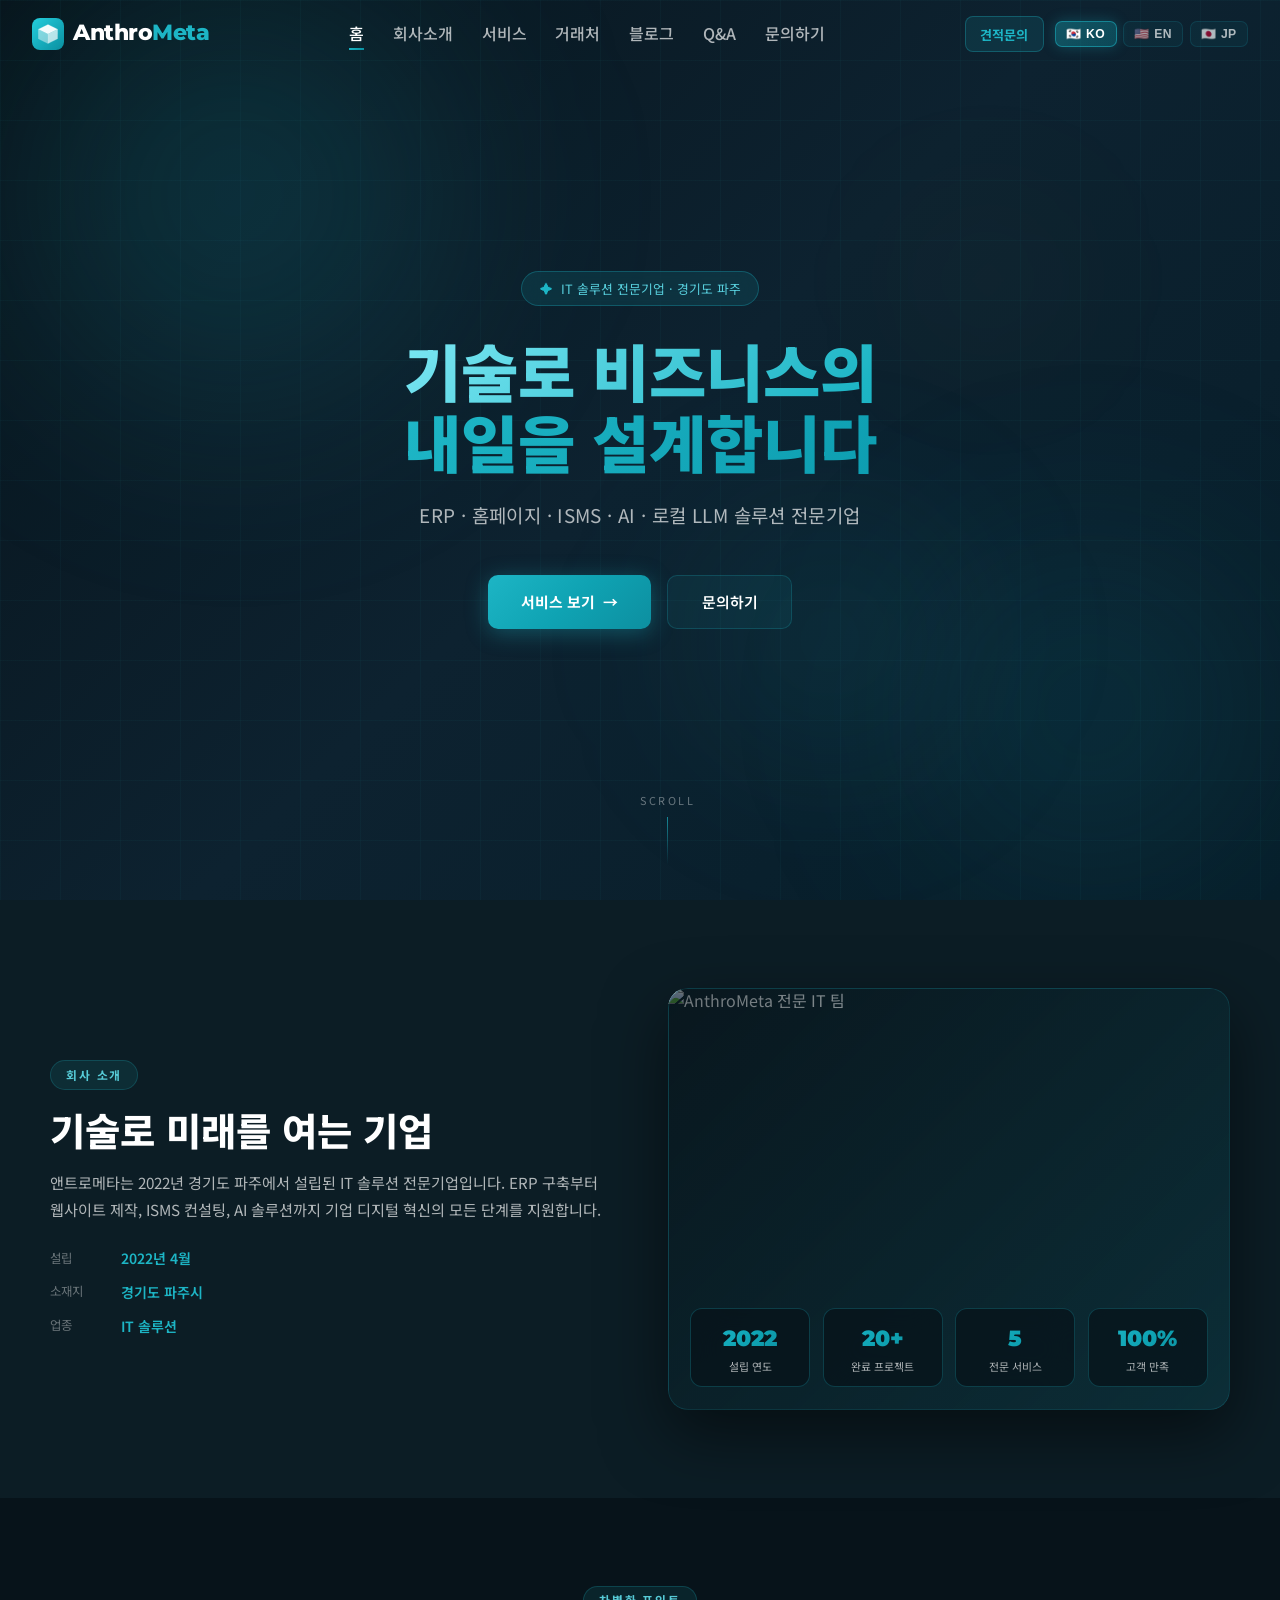
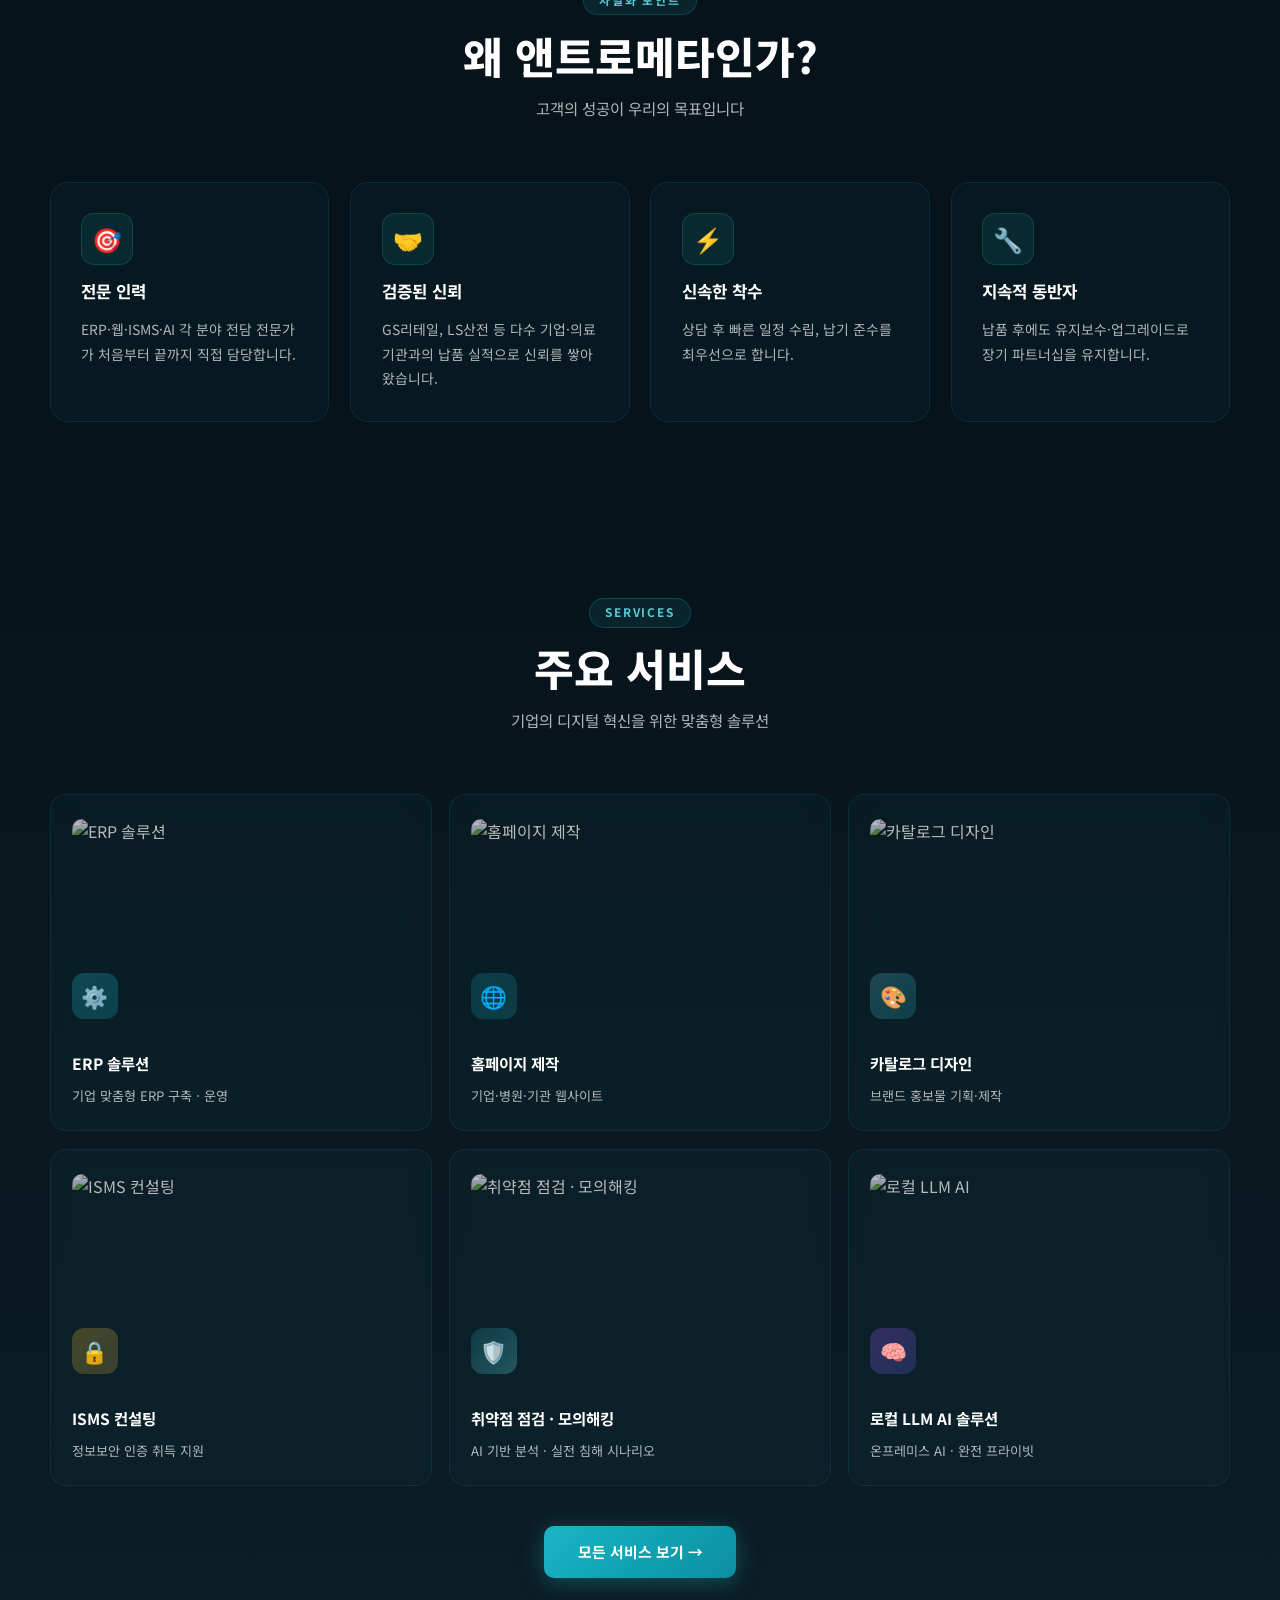
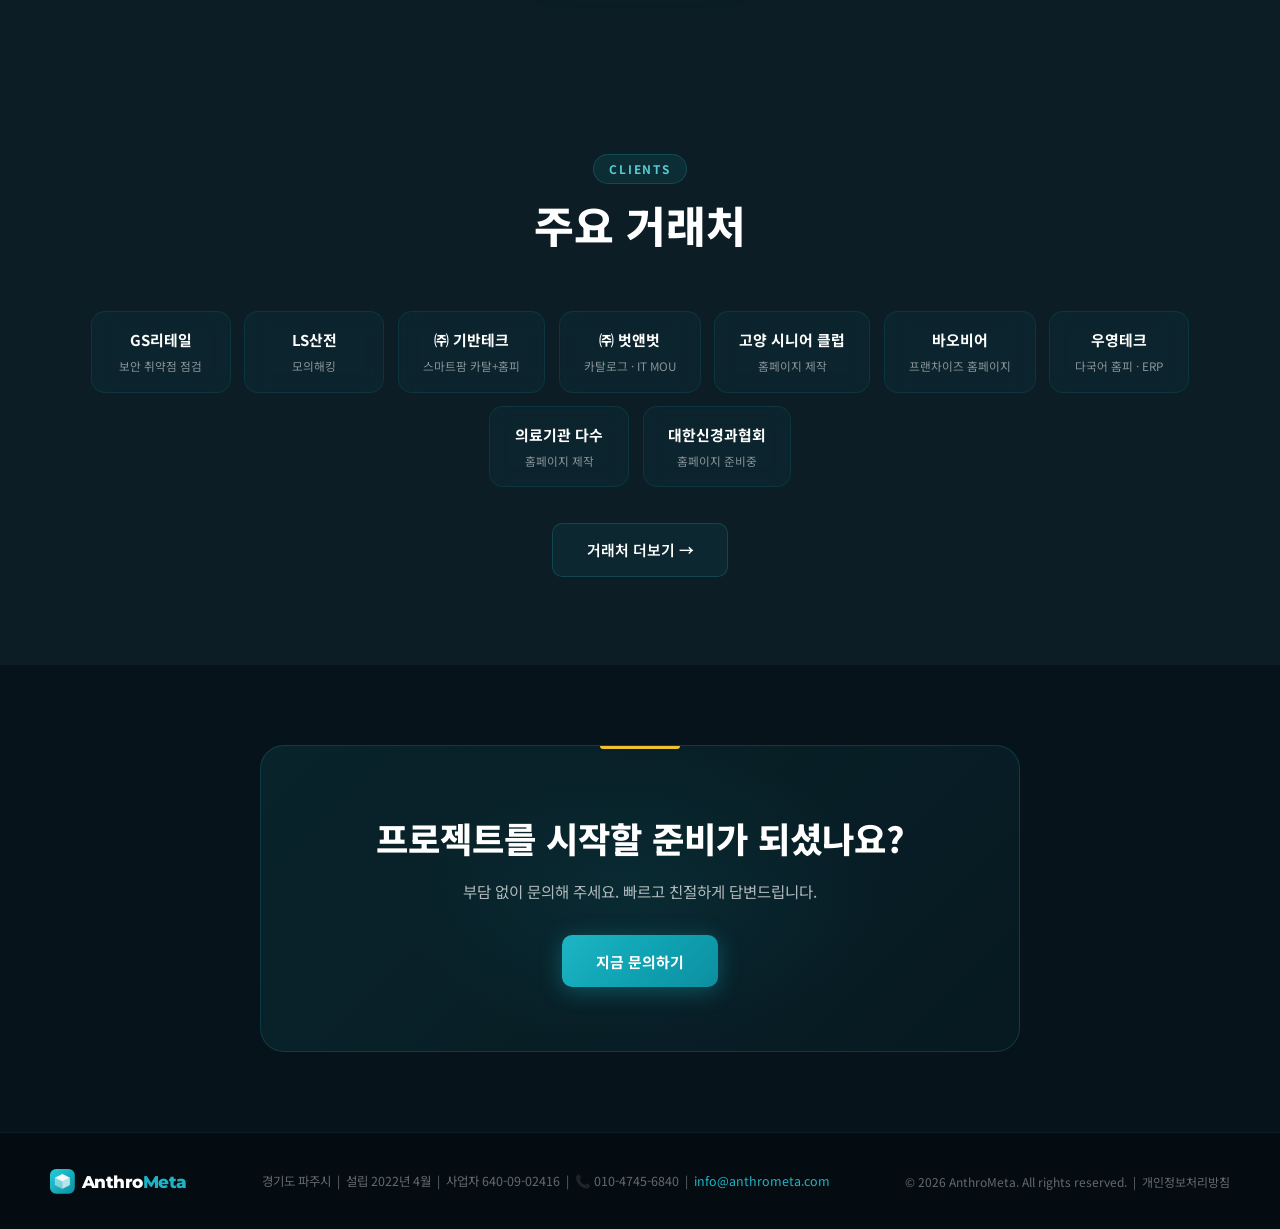
==== commit 60cafcef: "파비콘 표준 포맷 추가 + 서비스 소개 보강 + 푸터 중복 정리 - favicon.ico/16x16/32x32/apple-touch-icon/android-chrome/site.w" ====
--- a/index.html
+++ b/index.html
@@ -13,6 +13,11 @@
 <meta property="og:site_name" content="AnthroMeta">
 <meta property="og:locale" content="ko_KR">
 <link rel="icon" type="image/svg+xml" href="/favicon.svg">
+<link rel="icon" type="image/png" sizes="32x32" href="/favicon-32x32.png">
+<link rel="icon" type="image/png" sizes="16x16" href="/favicon-16x16.png">
+<link rel="shortcut icon" href="/favicon.ico">
+<link rel="apple-touch-icon" sizes="180x180" href="/apple-touch-icon.png">
+<link rel="manifest" href="/site.webmanifest">
 <script type="application/ld+json">
 {
   "@context": "https://schema.org",
@@ -297,13 +302,11 @@
   <div class="fi2">
     <div class="flogo"><svg class="logo-mark" viewBox="0 0 40 40" fill="none" xmlns="http://www.w3.org/2000/svg"><defs><linearGradient id="amg" x1="0%" y1="0%" x2="100%" y2="100%"><stop offset="0%" stop-color="#24CEDD"/><stop offset="100%" stop-color="#0A8FA0"/></linearGradient></defs><rect width="40" height="40" rx="10" fill="url(#amg)"/><polygon points="20,8 32,14 20,20 8,14" fill="rgba(255,255,255,0.95)"/><polygon points="8,14 20,20 20,32 8,26" fill="rgba(255,255,255,0.45)"/><polygon points="32,14 20,20 20,32 32,26" fill="rgba(255,255,255,0.7)"/><polyline points="20,8 8,14 8,26 20,32 32,26 32,14 20,8" stroke="rgba(255,255,255,0.35)" stroke-width="0.5" stroke-linejoin="round" fill="none"/><line x1="20" y1="20" x2="20" y2="32" stroke="rgba(255,255,255,0.35)" stroke-width="0.5"/><line x1="8" y1="14" x2="20" y2="20" stroke="rgba(255,255,255,0.35)" stroke-width="0.5"/><line x1="32" y1="14" x2="20" y2="20" stroke="rgba(255,255,255,0.35)" stroke-width="0.5"/></svg><span><span class="l-anthro">Anthro</span><span class="l-meta" data-notrans>Meta</span></span></div>
     <div class="fmid">
-      <span>AnthroMeta</span> &nbsp;|&nbsp;
       <span data-i18n="ft_loc">경기도 파주시</span> &nbsp;|&nbsp;
       <span data-i18n="ft_est">설립 2022년 4월</span> &nbsp;|&nbsp;
       사업자 640-09-02416 &nbsp;|&nbsp;
       📞 010-4745-6840 &nbsp;|&nbsp;
-      <a href="mailto:info@anthrometa.com" style="color:var(--teal);text-decoration:none">info@anthrometa.com</a> &nbsp;|&nbsp;
-      www.anthrometa.com
+      <a href="mailto:info@anthrometa.com" style="color:var(--teal);text-decoration:none">info@anthrometa.com</a>
     </div>
     <div class="fcopy">© 2026 AnthroMeta. <span data-i18n="ft_r">All rights reserved.</span> &nbsp;|&nbsp; <a href="privacy.html" style="color:var(--txt3);text-decoration:none">개인정보처리방침</a></div>
   </div>
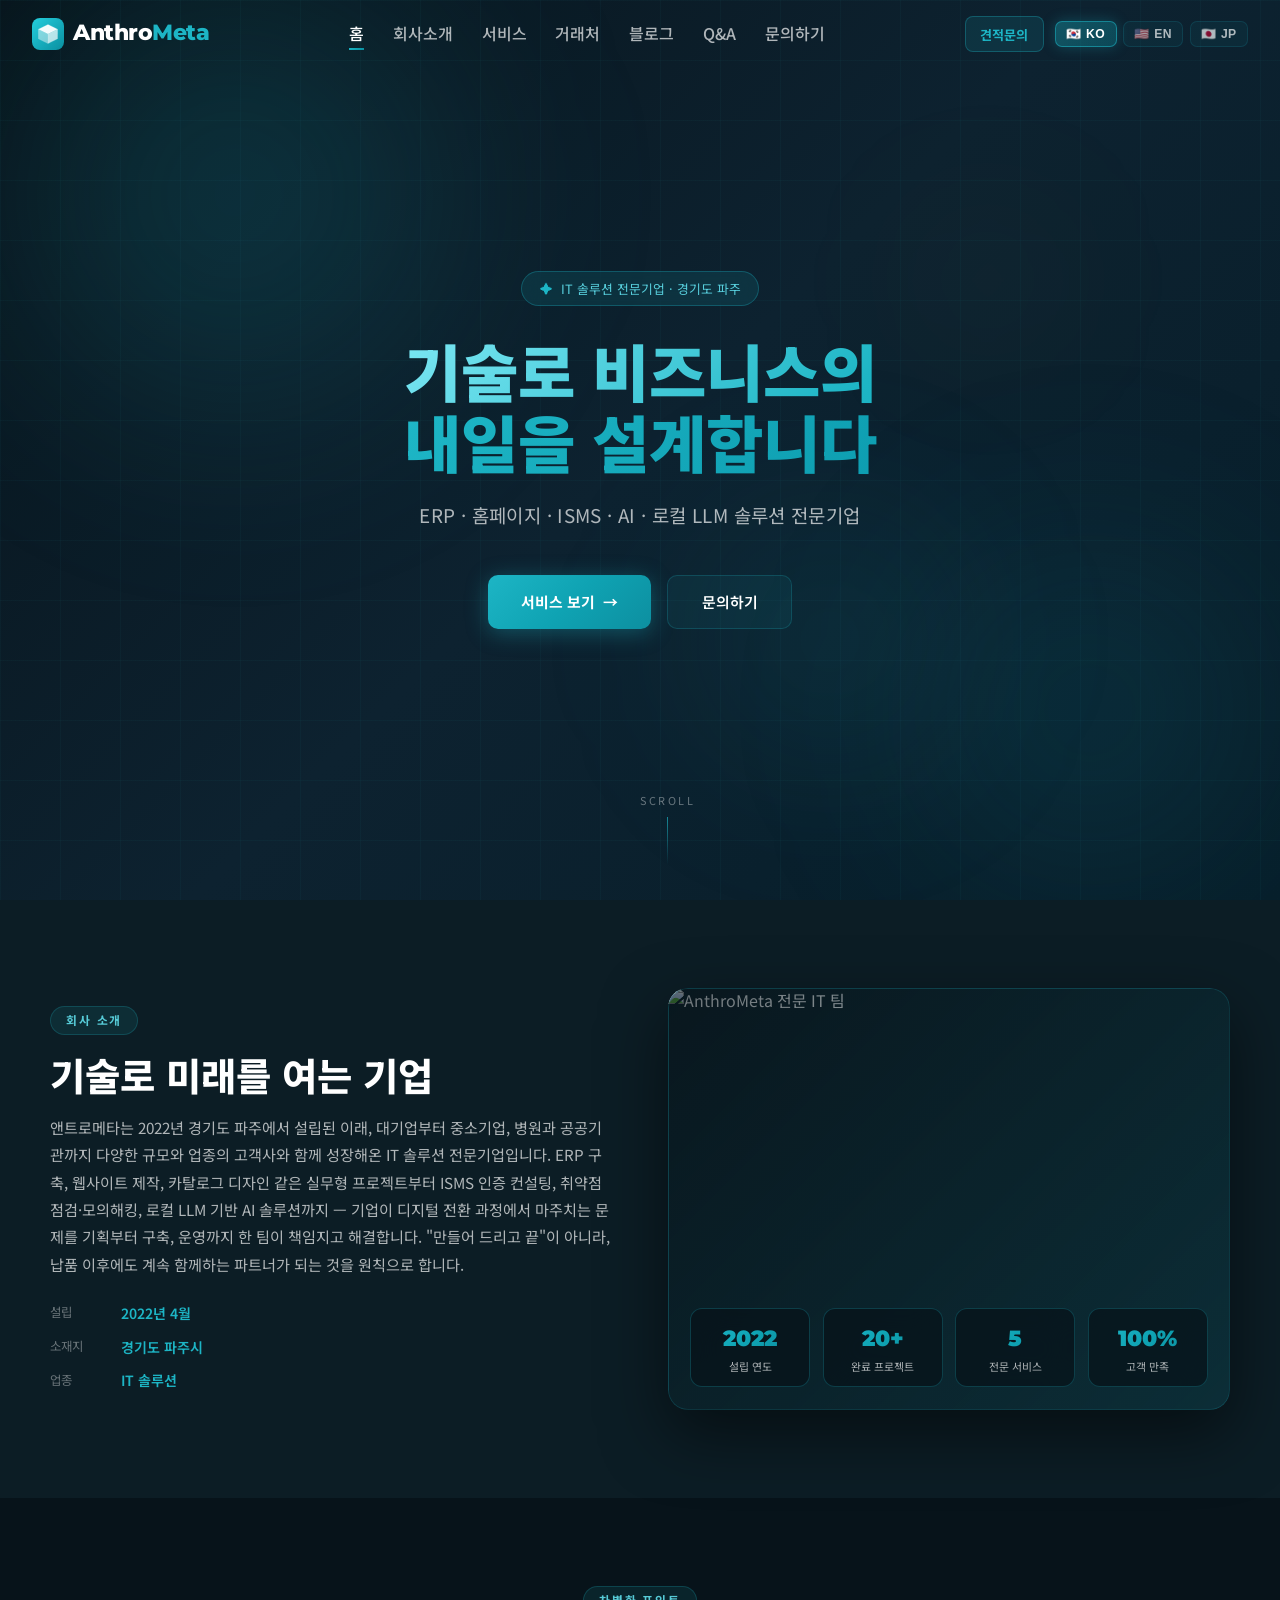
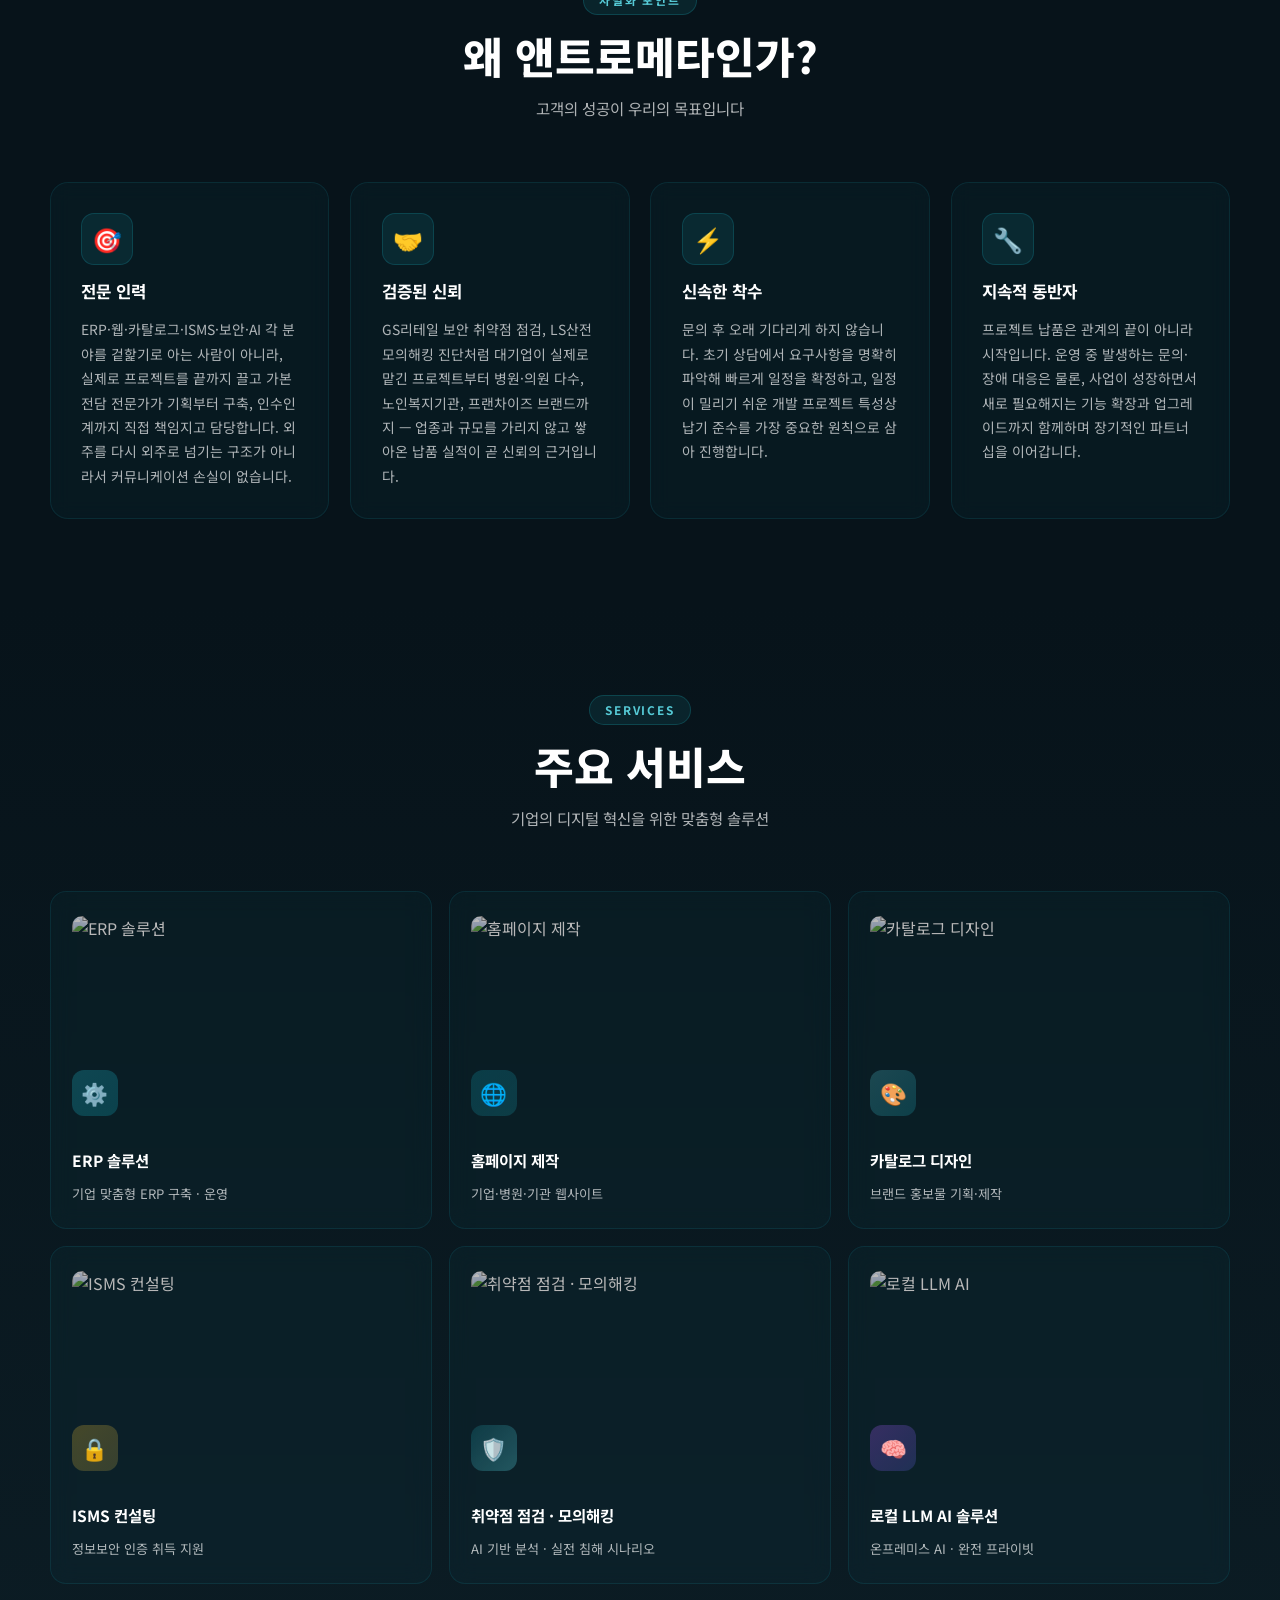
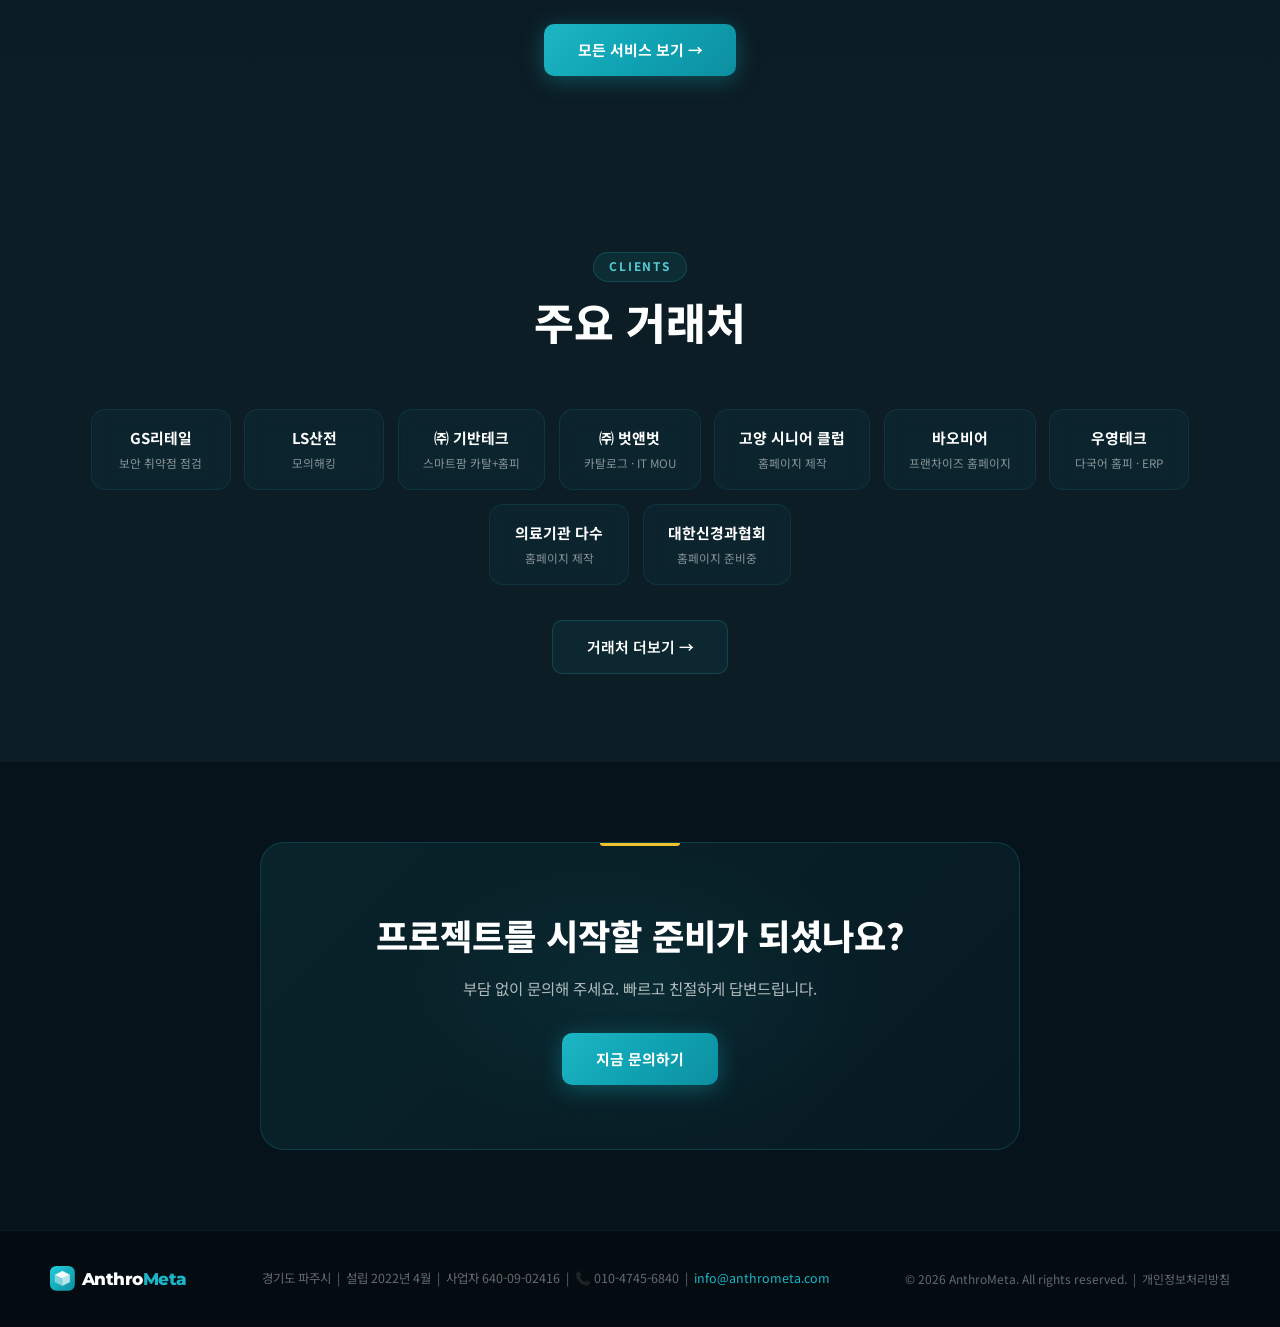
==== commit 93874978: "인덱스 페이지 About/차별화 포인트 섹션 내용 보강 회사 소개 문단과 "왜 앤트로메타인가" 4개 카드가 한 문장짜리 요약이라 서비스 페이지 대비 너무 단순하다는 피드백 반영. " ====
--- a/index.html
+++ b/index.html
@@ -103,7 +103,7 @@
       <div class="about-text reveal">
         <div class="stag" data-i18n="about_tag">회사 소개</div>
         <h2 data-i18n="about_title">기술로 미래를 여는 기업</h2>
-        <p data-i18n="about_desc">앤트로메타는 2022년 경기도 파주에서 설립된 IT 솔루션 전문기업입니다. ERP 구축부터 웹사이트 제작, ISMS 컨설팅, AI 솔루션까지 기업 디지털 혁신의 모든 단계를 지원합니다.</p>
+        <p data-i18n="about_desc">앤트로메타는 2022년 경기도 파주에서 설립된 이래, 대기업부터 중소기업, 병원과 공공기관까지 다양한 규모와 업종의 고객사와 함께 성장해온 IT 솔루션 전문기업입니다. ERP 구축, 웹사이트 제작, 카탈로그 디자인 같은 실무형 프로젝트부터 ISMS 인증 컨설팅, 취약점 점검·모의해킹, 로컬 LLM 기반 AI 솔루션까지 — 기업이 디지털 전환 과정에서 마주치는 문제를 기획부터 구축, 운영까지 한 팀이 책임지고 해결합니다. "만들어 드리고 끝"이 아니라, 납품 이후에도 계속 함께하는 파트너가 되는 것을 원칙으로 합니다.</p>
         <div class="about-meta">
           <div class="about-meta-item">
             <span class="albl" data-i18n="about_lb1">설립</span>
@@ -162,22 +162,22 @@
       <div class="why-card reveal d1">
         <div class="why-ico">🎯</div>
         <h3 data-i18n="why1_t">전문 인력</h3>
-        <p data-i18n="why1_d">ERP·웹·ISMS·AI 각 분야 전담 전문가가 처음부터 끝까지 직접 담당합니다.</p>
+        <p data-i18n="why1_d">ERP·웹·카탈로그·ISMS·보안·AI 각 분야를 겉핥기로 아는 사람이 아니라, 실제로 프로젝트를 끝까지 끌고 가본 전담 전문가가 기획부터 구축, 인수인계까지 직접 책임지고 담당합니다. 외주를 다시 외주로 넘기는 구조가 아니라서 커뮤니케이션 손실이 없습니다.</p>
       </div>
       <div class="why-card reveal d2">
         <div class="why-ico">🤝</div>
         <h3 data-i18n="why2_t">검증된 신뢰</h3>
-        <p data-i18n="why2_d">GS리테일, LS산전 등 다수 기업·의료기관과의 납품 실적으로 신뢰를 쌓아왔습니다.</p>
+        <p data-i18n="why2_d">GS리테일 보안 취약점 점검, LS산전 모의해킹 진단처럼 대기업이 실제로 맡긴 프로젝트부터 병원·의원 다수, 노인복지기관, 프랜차이즈 브랜드까지 — 업종과 규모를 가리지 않고 쌓아온 납품 실적이 곧 신뢰의 근거입니다.</p>
       </div>
       <div class="why-card reveal d3">
         <div class="why-ico">⚡</div>
         <h3 data-i18n="why3_t">신속한 착수</h3>
-        <p data-i18n="why3_d">상담 후 빠른 일정 수립, 납기 준수를 최우선으로 합니다.</p>
+        <p data-i18n="why3_d">문의 후 오래 기다리게 하지 않습니다. 초기 상담에서 요구사항을 명확히 파악해 빠르게 일정을 확정하고, 일정이 밀리기 쉬운 개발 프로젝트 특성상 납기 준수를 가장 중요한 원칙으로 삼아 진행합니다.</p>
       </div>
       <div class="why-card reveal d4">
         <div class="why-ico">🔧</div>
         <h3 data-i18n="why4_t">지속적 동반자</h3>
-        <p data-i18n="why4_d">납품 후에도 유지보수·업그레이드로 장기 파트너십을 유지합니다.</p>
+        <p data-i18n="why4_d">프로젝트 납품은 관계의 끝이 아니라 시작입니다. 운영 중 발생하는 문의·장애 대응은 물론, 사업이 성장하면서 새로 필요해지는 기능 확장과 업그레이드까지 함께하며 장기적인 파트너십을 이어갑니다.</p>
       </div>
     </div>
   </div>
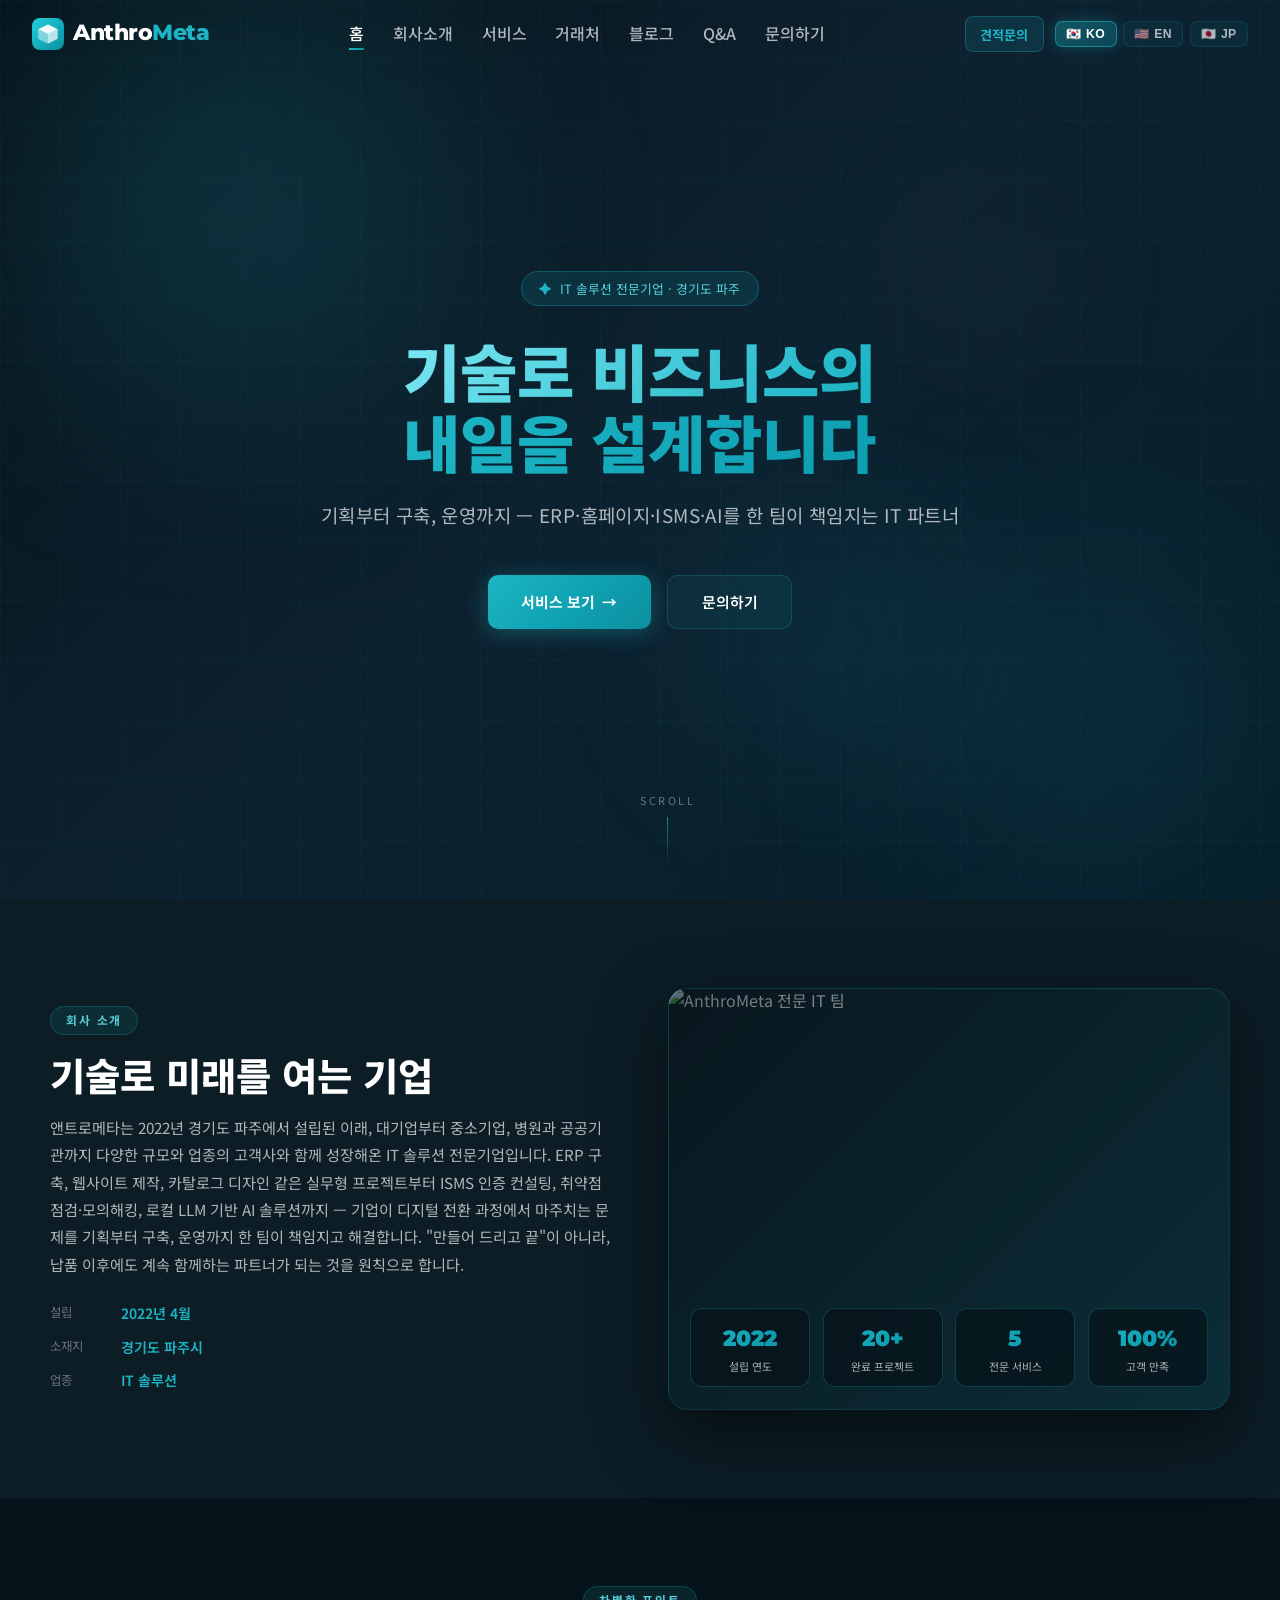
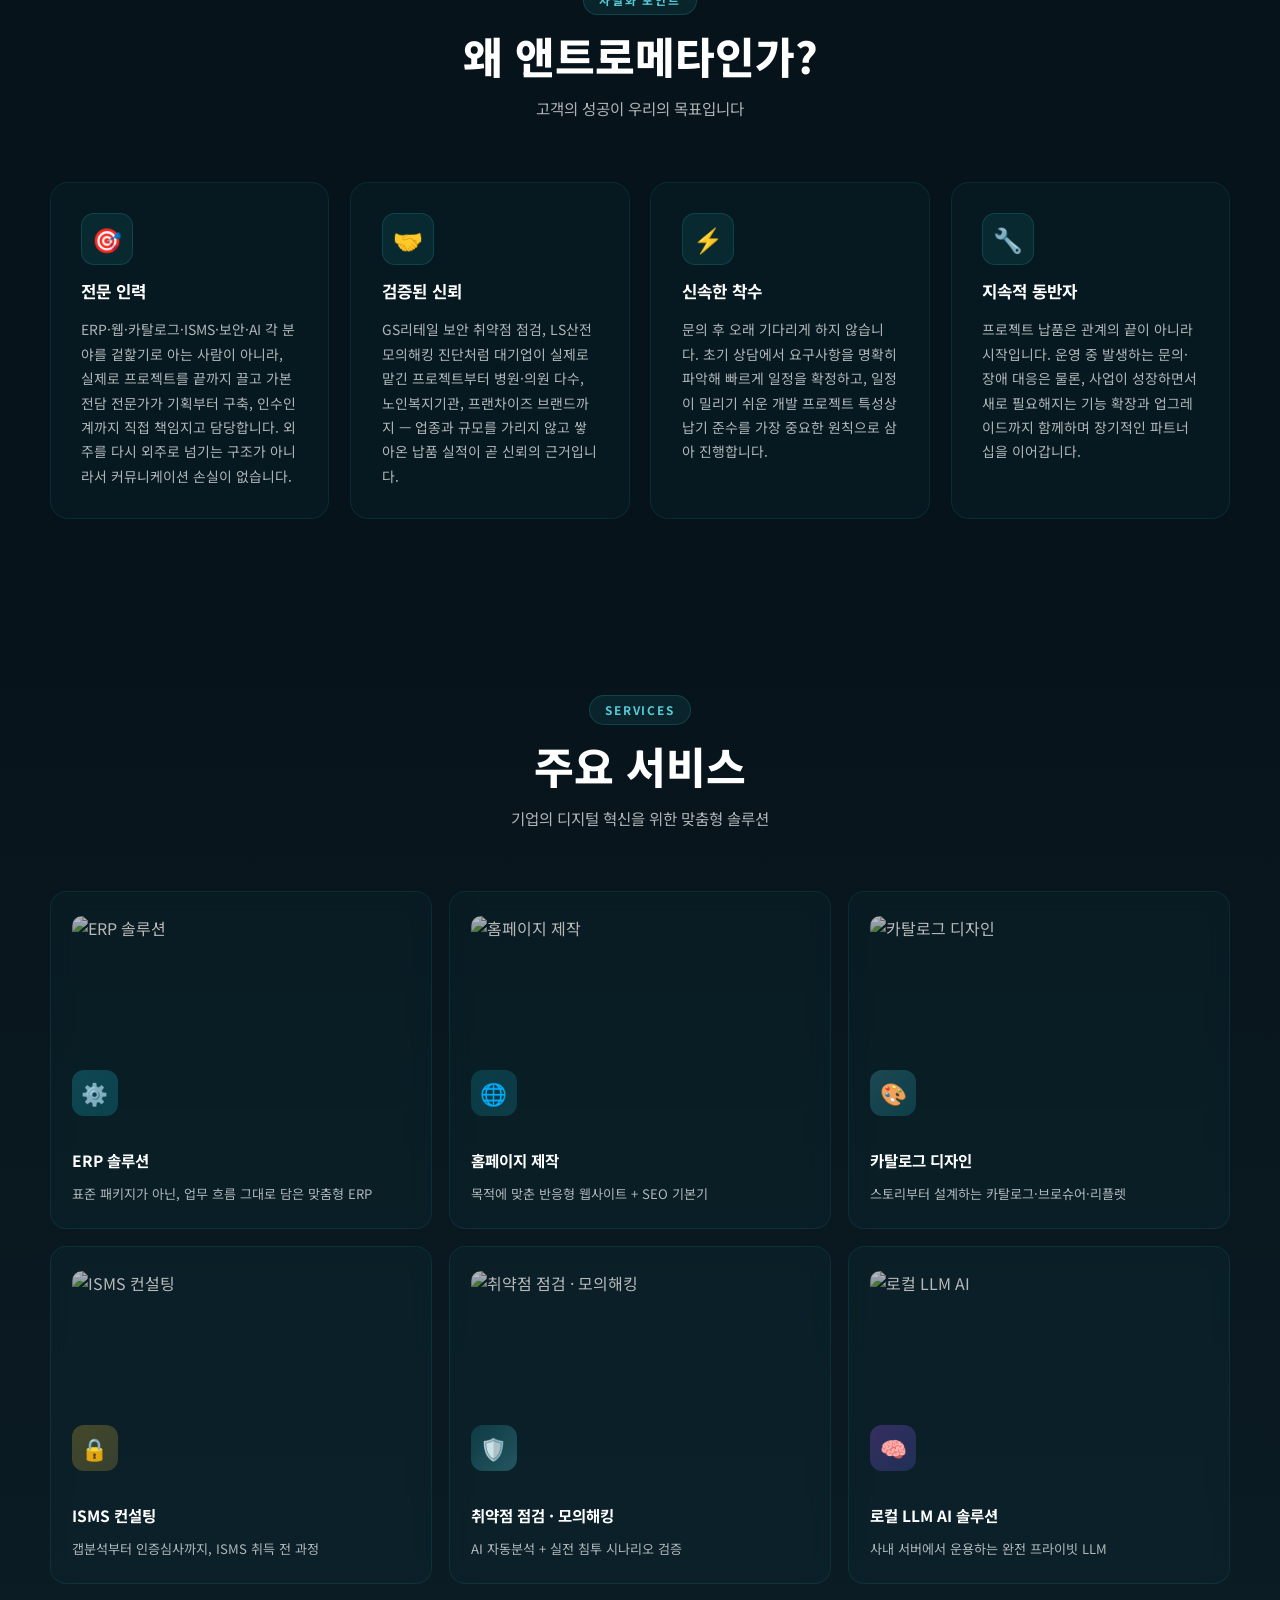
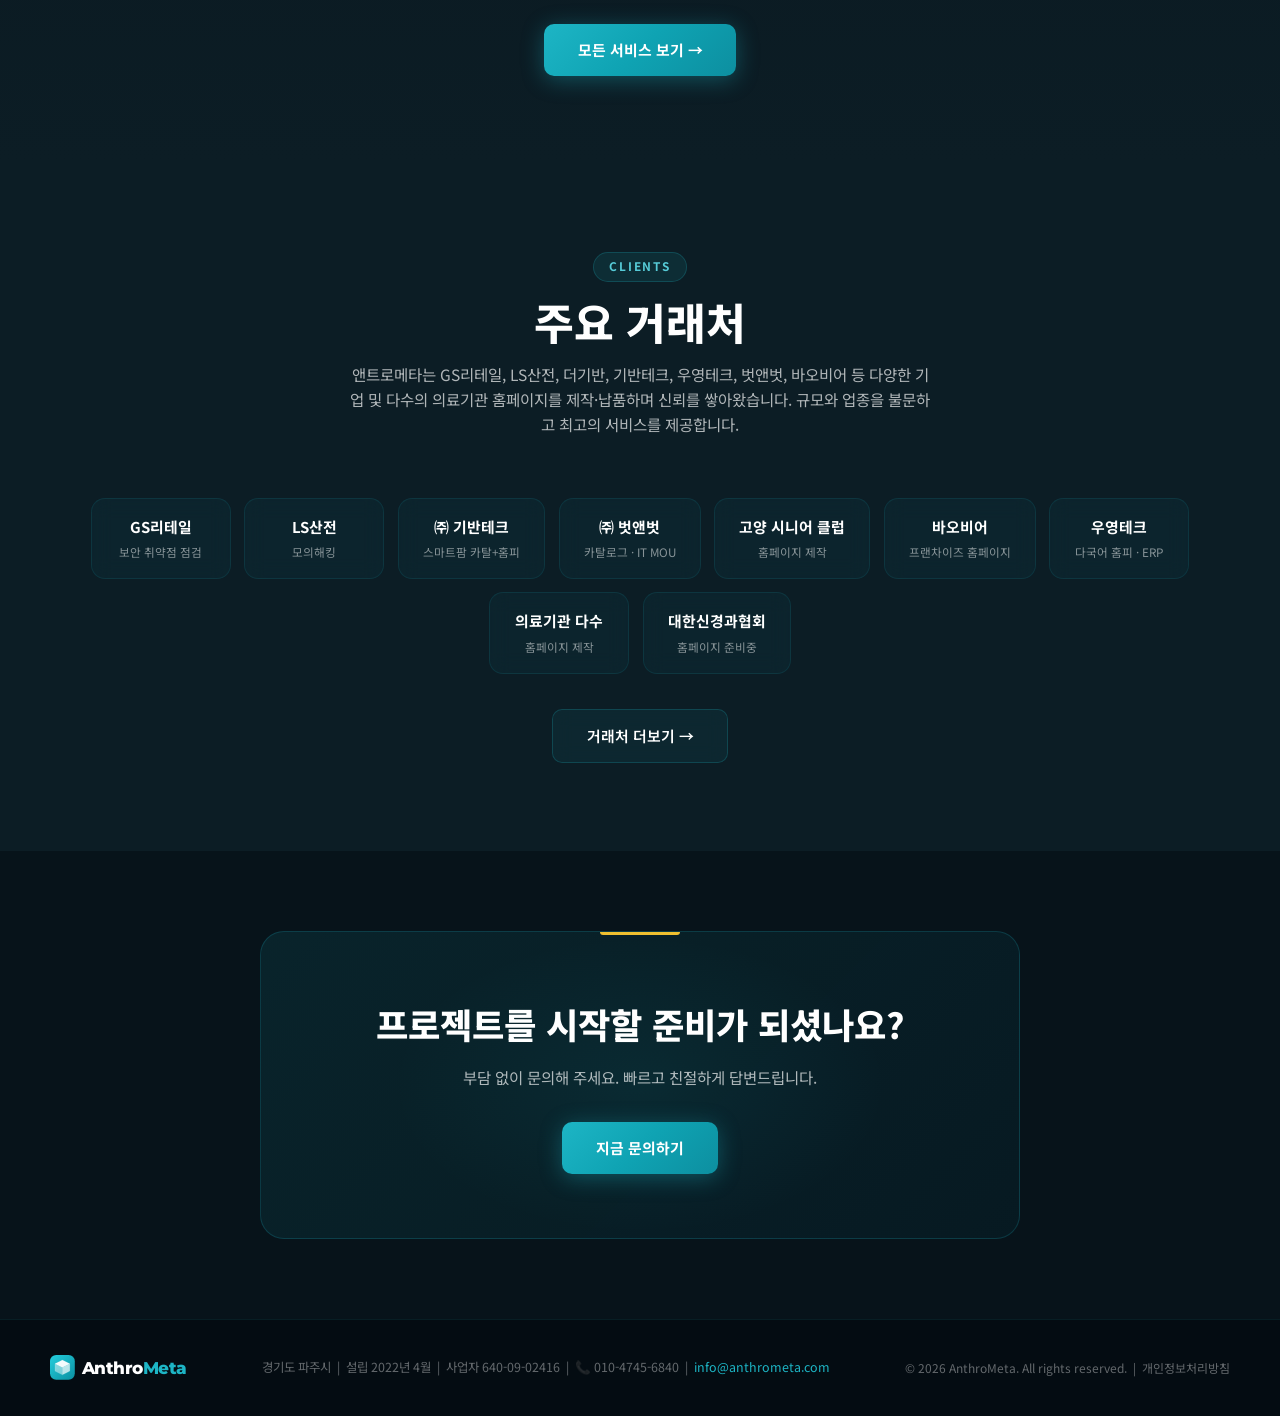
==== commit 3e063afb: "인덱스 히어로/서비스/거래처 보강, Q&A 정리, 문의 폼 대폭 간소화 - 히어로 서브타이틀·서비스 미리보기 6개 태그라인을 구체적 한 줄로 확장   (심플함 유지, 문단화 안 함" ====
--- a/index.html
+++ b/index.html
@@ -84,7 +84,7 @@
     <h1 class="h-title">
       <span class="gtxt" data-i18n="hero_title">기술로 비즈니스의<br>내일을 설계합니다</span>
     </h1>
-    <p class="h-sub" data-i18n="hero_sub">ERP · 홈페이지 · ISMS · AI 솔루션 전문기업</p>
+    <p class="h-sub" data-i18n="hero_sub">기획부터 구축, 운영까지 — ERP·홈페이지·ISMS·AI를 한 팀이 책임지는 IT 파트너</p>
     <div class="h-cta">
       <a href="services.html" class="btn-p"><span data-i18n="hero_cta1">서비스 보기</span> →</a>
       <a href="contact.html"  class="btn-s"><span data-i18n="hero_cta2">문의하기</span></a>
@@ -196,37 +196,37 @@
         <img class="spc-img" src="https://images.unsplash.com/photo-1551434678-e076c223a692?auto=format&fit=crop&w=600&q=75" alt="ERP 솔루션" loading="lazy">
         <div class="si si1">⚙️</div>
         <h3 data-i18n="s1t">ERP 솔루션</h3>
-        <p data-i18n="s1p">기업 맞춤형 ERP 구축 · 운영</p>
+        <p data-i18n="s1p">표준 패키지가 아닌, 업무 흐름 그대로 담은 맞춤형 ERP</p>
       </a>
       <a href="services.html" class="spc reveal d2">
         <img class="spc-img" src="https://images.unsplash.com/photo-1467232004584-a241de8bcf5d?auto=format&fit=crop&w=600&q=75" alt="홈페이지 제작" loading="lazy">
         <div class="si si2">🌐</div>
         <h3 data-i18n="s2t">홈페이지 제작</h3>
-        <p data-i18n="s2p">기업·병원·기관 웹사이트</p>
+        <p data-i18n="s2p">목적에 맞춘 반응형 웹사이트 + SEO 기본기</p>
       </a>
       <a href="services.html" class="spc reveal d3">
         <img class="spc-img" src="https://images.unsplash.com/photo-1561070791-2526d30994b5?auto=format&fit=crop&w=600&q=75" alt="카탈로그 디자인" loading="lazy">
         <div class="si si3">🎨</div>
         <h3 data-i18n="s3t">카탈로그 디자인</h3>
-        <p data-i18n="s3p">브랜드 홍보물 기획·제작</p>
+        <p data-i18n="s3p">스토리부터 설계하는 카탈로그·브로슈어·리플렛</p>
       </a>
       <a href="services.html" class="spc reveal d4">
         <img class="spc-img" src="https://images.unsplash.com/photo-1563013544-824ae1b704d3?auto=format&fit=crop&w=600&q=75" alt="ISMS 컨설팅" loading="lazy">
         <div class="si si4">🔒</div>
         <h3 data-i18n="s4t">ISMS 컨설팅</h3>
-        <p data-i18n="s4p">정보보안 인증 취득 지원</p>
+        <p data-i18n="s4p">갭분석부터 인증심사까지, ISMS 취득 전 과정</p>
       </a>
       <a href="services.html" class="spc reveal d5">
         <img class="spc-img" src="https://images.unsplash.com/photo-1550751827-4bd374c3f58b?auto=format&fit=crop&w=600&q=75" alt="취약점 점검 · 모의해킹" loading="lazy">
         <div class="si si5">🛡️</div>
         <h3 data-i18n="s5t">취약점 점검 · 모의해킹</h3>
-        <p data-i18n="s5p">AI 기반 분석 · 실전 침해 시나리오</p>
+        <p data-i18n="s5p">AI 자동분석 + 실전 침투 시나리오 검증</p>
       </a>
       <a href="services.html" class="spc reveal d6">
         <img class="spc-img" src="https://images.unsplash.com/photo-1558494949-ef010cbdcc31?auto=format&fit=crop&w=600&q=75" alt="로컬 LLM AI" loading="lazy">
         <div class="si si6">🧠</div>
         <h3 data-i18n="s6t">로컬 LLM AI 솔루션</h3>
-        <p data-i18n="s6p">온프레미스 AI · 완전 프라이빗</p>
+        <p data-i18n="s6p">사내 서버에서 운용하는 완전 프라이빗 LLM</p>
       </a>
     </div>
     <div class="svc-more reveal">
@@ -241,6 +241,7 @@
     <div class="sh reveal">
       <div class="stag" data-i18n="cl_strip_tag">CLIENTS</div>
       <h2 class="st" data-i18n="cl_strip_title">주요 거래처</h2>
+      <p class="sd" data-i18n="cl_trust">앤트로메타는 GS리테일, LS산전, 더기반, 기반테크, 우영테크, 벗앤벗, 바오비어 등 다양한 기업 및 다수의 의료기관 홈페이지를 제작·납품하며 신뢰를 쌓아왔습니다. 규모와 업종을 불문하고 최고의 서비스를 제공합니다.</p>
     </div>
     <div class="cl-strip-inner reveal">
       <div class="cb">
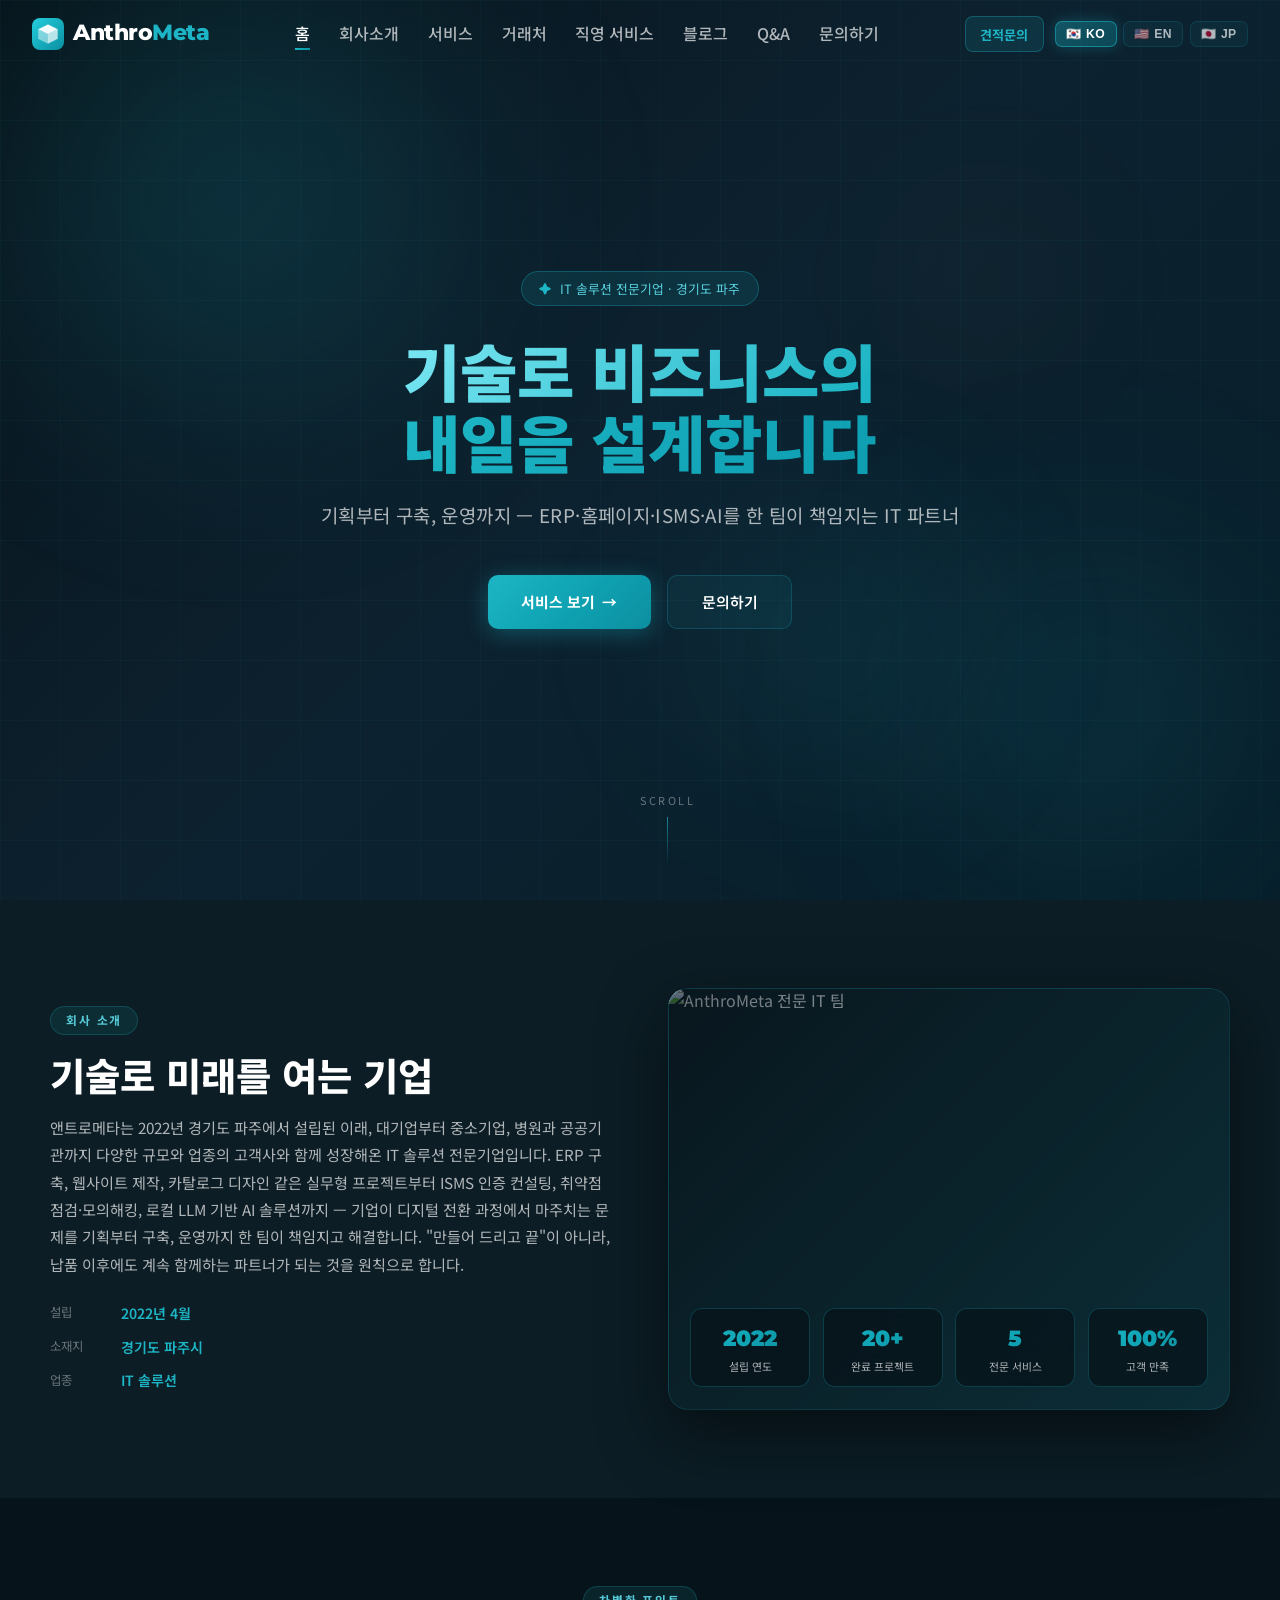
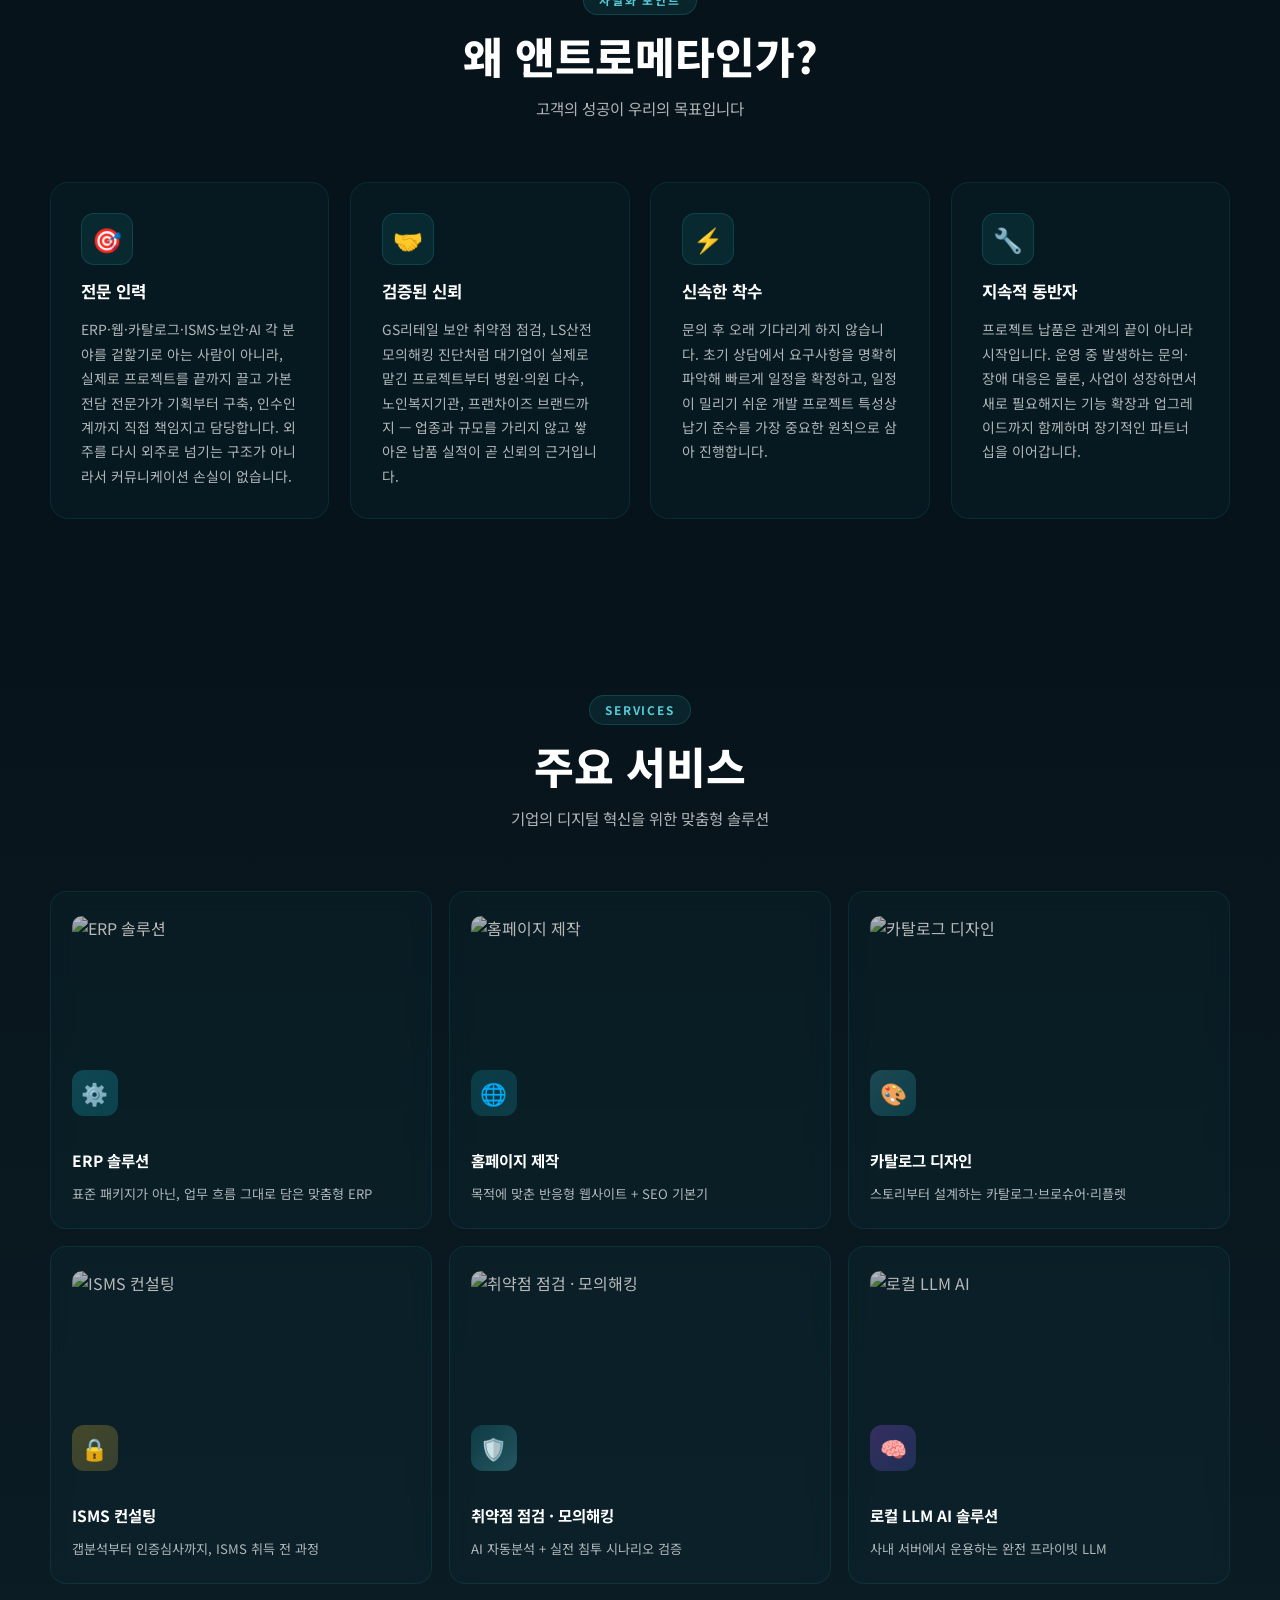
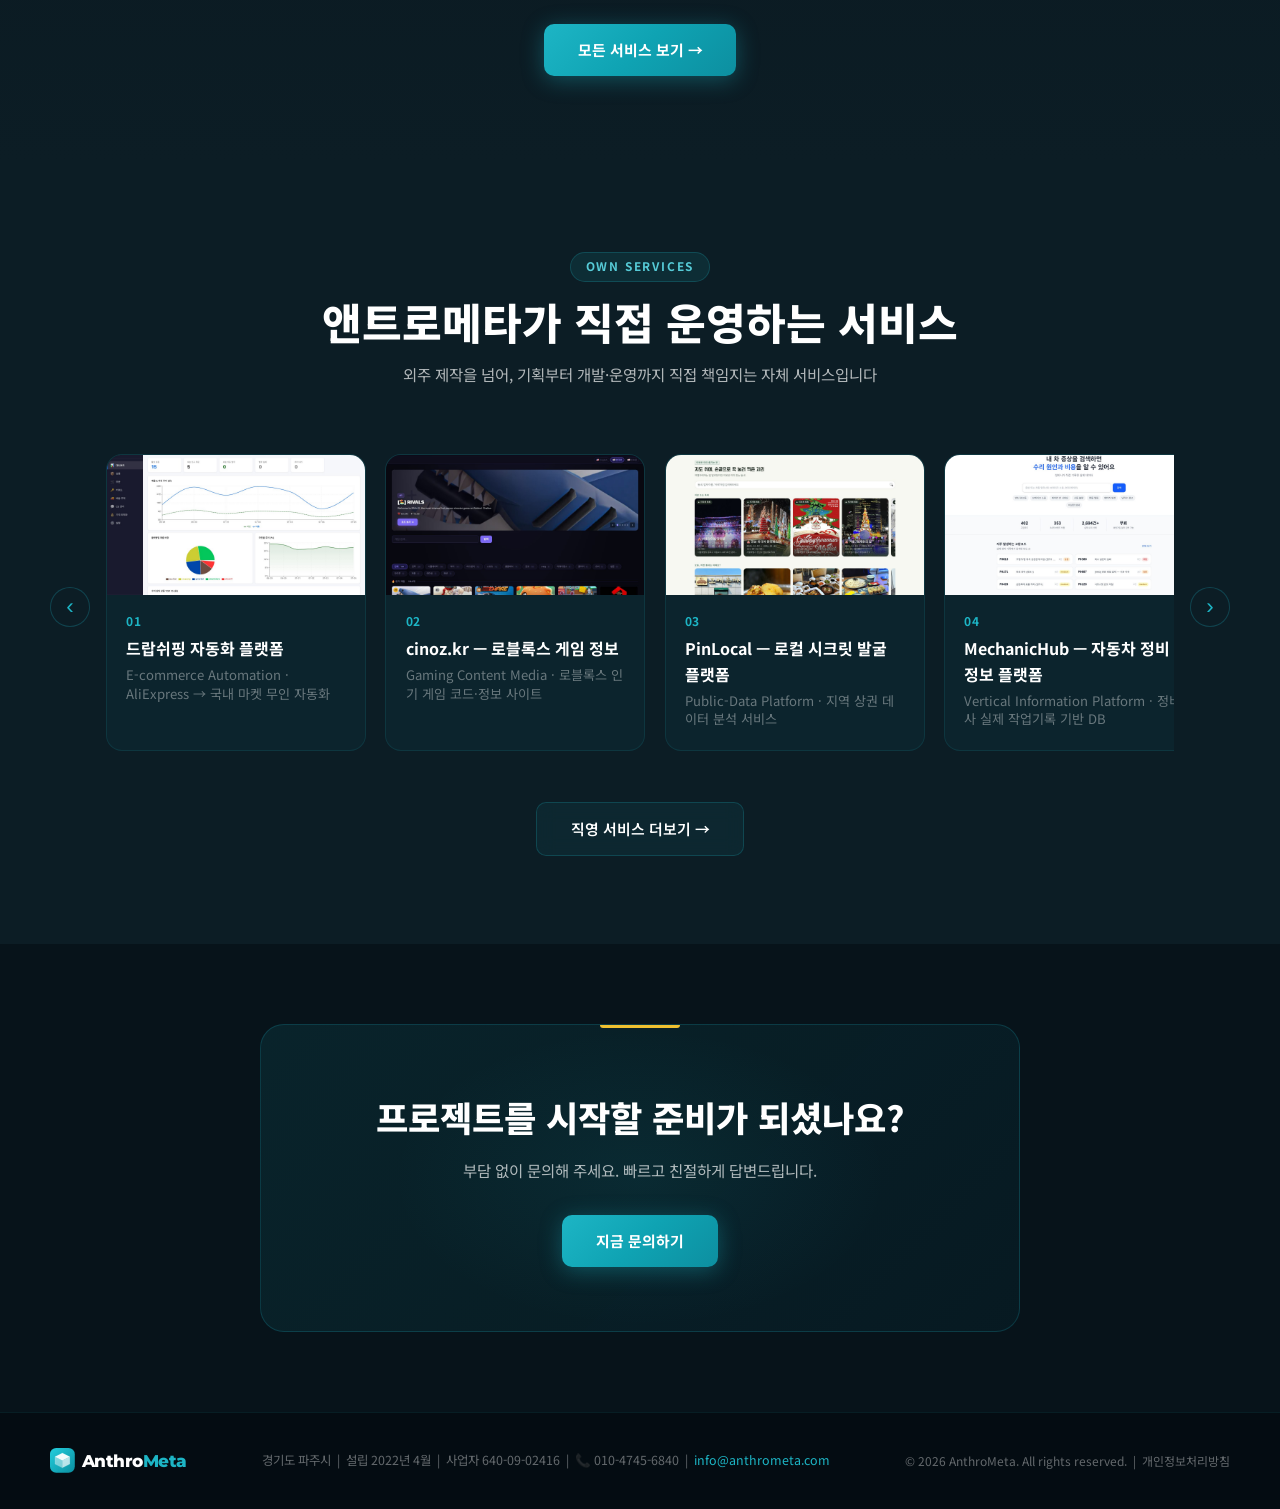
==== commit 1c0b1c00: "Split own-operated services into a dedicated page + homepage slider clients.html previously mixed pa" ====
--- a/index.html
+++ b/index.html
@@ -44,6 +44,7 @@
     <a href="about.html"   data-page="about.html"    data-i18n="nav_about">회사소개</a>
     <a href="services.html" data-page="services.html" data-i18n="nav_services">서비스</a>
     <a href="clients.html"  data-page="clients.html"  data-i18n="nav_clients">거래처</a>
+    <a href="own-services.html" data-page="own-services.html" data-i18n="nav_own">직영 서비스</a>
     <a href="blog.html"    data-page="blog.html"     data-i18n="nav_blog">블로그</a>
     <a href="qa.html"       data-page="qa.html"       data-i18n="nav_qa">Q&amp;A</a>
     <a href="contact.html"  data-page="contact.html"  data-i18n="nav_contact">문의하기</a>
@@ -64,6 +65,7 @@
   <a href="about.html"   onclick="closeMenu()" data-page="about.html"   data-i18n="nav_about">회사소개</a>
   <a href="services.html" onclick="closeMenu()" data-page="services.html" data-i18n="nav_services">서비스</a>
   <a href="clients.html"  onclick="closeMenu()" data-page="clients.html"  data-i18n="nav_clients">거래처</a>
+  <a href="own-services.html" onclick="closeMenu()" data-page="own-services.html" data-i18n="nav_own">직영 서비스</a>
   <a href="blog.html"    onclick="closeMenu()" data-page="blog.html"    data-i18n="nav_blog">블로그</a>
   <a href="qa.html"       onclick="closeMenu()" data-page="qa.html"       data-i18n="nav_qa">Q&amp;A</a>
   <a href="contact.html"  onclick="closeMenu()" data-page="contact.html"  data-i18n="nav_contact">문의하기</a>
@@ -235,54 +237,62 @@
   </div>
 </section>
 
-<!-- CLIENT STRIP -->
-<section id="cl-strip">
+<!-- OWN SERVICES SLIDER -->
+<section id="own-strip">
   <div class="inner">
     <div class="sh reveal">
-      <div class="stag" data-i18n="cl_strip_tag">CLIENTS</div>
-      <h2 class="st" data-i18n="cl_strip_title">주요 거래처</h2>
-      <p class="sd" data-i18n="cl_trust">앤트로메타는 GS리테일, LS산전, 더기반, 기반테크, 우영테크, 벗앤벗, 바오비어 등 다양한 기업 및 다수의 의료기관 홈페이지를 제작·납품하며 신뢰를 쌓아왔습니다. 규모와 업종을 불문하고 최고의 서비스를 제공합니다.</p>
-    </div>
-    <div class="cl-strip-inner reveal">
-      <div class="cb">
-        <span class="cb-name">GS리테일</span>
-        <span class="cb-svc" data-i18n="cb_svc1">보안 취약점 점검</span>
-      </div>
-      <div class="cb">
-        <span class="cb-name">LS산전</span>
-        <span class="cb-svc" data-i18n="cb_svc8">모의해킹</span>
-      </div>
-      <div class="cb">
-        <span class="cb-name">㈜ 기반테크</span>
-        <span class="cb-svc" data-i18n="cb_svc3">스마트팜 카탈+홈피</span>
-      </div>
-      <div class="cb">
-        <span class="cb-name">㈜ 벗앤벗</span>
-        <span class="cb-svc" data-i18n="cb_svc5">카탈로그 · IT MOU</span>
-      </div>
-      <div class="cb">
-        <span class="cb-name">고양 시니어 클럽</span>
-        <span class="cb-svc" data-i18n="cb_svc9">홈페이지 제작</span>
-      </div>
-      <div class="cb">
-        <span class="cb-name">바오비어</span>
-        <span class="cb-svc" data-i18n="cb_svc10">프랜차이즈 홈페이지</span>
-      </div>
-      <div class="cb">
-        <span class="cb-name">우영테크</span>
-        <span class="cb-svc" data-i18n="cb_svc4">다국어 홈피 · ERP</span>
-      </div>
-      <div class="cb">
-        <span class="cb-name" data-i18n="cl_hosp_name">의료기관 다수</span>
-        <span class="cb-svc" data-i18n="cb_svc6">홈페이지 제작</span>
-      </div>
-      <div class="cb">
-        <span class="cb-name">대한신경과협회</span>
-        <span class="cb-svc" data-i18n="cb_svc7">홈페이지 <span style="color:var(--yellow)">준비중</span></span>
-      </div>
+      <div class="stag" data-i18n="own_tag">OWN SERVICES</div>
+      <h2 class="st" data-i18n="own_title">앤트로메타가 직접 운영하는 서비스</h2>
+      <p class="sd" data-i18n="own_desc">외주 제작을 넘어, 기획부터 개발·운영까지 직접 책임지는 자체 서비스입니다</p>
+    </div>
+    <div class="own-slider-wrap reveal">
+      <button class="own-slider-arrow own-slider-prev" onclick="ownSlide(-1)" aria-label="Previous">‹</button>
+      <div class="own-slider" id="ownSlider">
+        <a class="own-slide" href="own-services.html">
+          <img src="images/services/dropshipping-dashboard.jpg" alt="드랍쉬핑 자동화 관리자 대시보드" loading="lazy">
+          <div class="own-slide-body">
+            <div class="own-slide-num">01</div>
+            <h3 data-i18n="os1_name">드랍쉬핑 자동화 플랫폼</h3>
+            <p data-i18n="os1_sub">E-commerce Automation · AliExpress → 국내 마켓 무인 자동화</p>
+          </div>
+        </a>
+        <a class="own-slide" href="https://www.cinoz.kr" target="_blank" rel="noopener">
+          <img src="images/services/roblox-games.jpg" alt="cinoz.kr 로블록스 게임 정보 사이트" loading="lazy">
+          <div class="own-slide-body">
+            <div class="own-slide-num">02</div>
+            <h3 data-i18n="os2_name">cinoz.kr — 로블록스 게임 정보</h3>
+            <p data-i18n="os2_sub">Gaming Content Media · 로블록스 인기 게임 코드·정보 사이트</p>
+          </div>
+        </a>
+        <a class="own-slide" href="https://pinlocal.co.kr" target="_blank" rel="noopener">
+          <img src="images/services/pinlocal.jpg" alt="PinLocal 로컬 상권 발굴 플랫폼" loading="lazy">
+          <div class="own-slide-body">
+            <div class="own-slide-num">03</div>
+            <h3 data-i18n="os3_name">PinLocal — 로컬 시크릿 발굴 플랫폼</h3>
+            <p data-i18n="os3_sub">Public-Data Platform · 지역 상권 데이터 분석 서비스</p>
+          </div>
+        </a>
+        <a class="own-slide" href="https://mechanichub.kr" target="_blank" rel="noopener">
+          <img src="images/services/mechanichub.jpg" alt="MechanicHub 자동차 정비 정보 플랫폼" loading="lazy">
+          <div class="own-slide-body">
+            <div class="own-slide-num">04</div>
+            <h3 data-i18n="os4_name">MechanicHub — 자동차 정비 정보 플랫폼</h3>
+            <p data-i18n="os4_sub">Vertical Information Platform · 정비사 실제 작업기록 기반 DB</p>
+          </div>
+        </a>
+        <a class="own-slide" href="https://novelforge.co.kr" target="_blank" rel="noopener">
+          <img src="images/services/novelforge.jpg" alt="NovelForge 웹소설 연재 플랫폼" loading="lazy">
+          <div class="own-slide-body">
+            <div class="own-slide-num">05</div>
+            <h3 data-i18n="os5_name">NovelForge — 웹소설 연재 플랫폼</h3>
+            <p data-i18n="os5_sub">Web Novel Platform · 자동 생성 파이프라인 기반 매일 연재 서비스</p>
+          </div>
+        </a>
+      </div>
+      <button class="own-slider-arrow own-slider-next" onclick="ownSlide(1)" aria-label="Next">›</button>
     </div>
     <div class="cl-more reveal">
-      <a href="clients.html" class="btn-s" data-i18n="cl_link">거래처 더보기 →</a>
+      <a href="own-services.html" class="btn-s" data-i18n="own_link">직영 서비스 더보기 →</a>
     </div>
   </div>
 </section>
--- a/style.css
+++ b/style.css
@@ -141,6 +141,21 @@
 #cl-strip{background:var(--bg2)}
 .cl-strip-inner{display:flex;flex-wrap:wrap;gap:.85rem;justify-content:center;margin-bottom:2.2rem}
 .cb{background:rgba(29,181,197,0.05);border:1px solid rgba(29,181,197,0.12);border-radius:14px;padding:1rem 1.5rem;font-size:.87rem;font-weight:600;color:var(--txt2);transition:var(--ease);cursor:default;backdrop-filter:blur(10px);display:flex;flex-direction:column;align-items:center;gap:.3rem;text-align:center;min-width:140px}
+
+#own-strip{background:var(--bg2)}
+.own-slider-wrap{display:flex;align-items:center;gap:1rem;margin-bottom:2.2rem}
+.own-slider{display:flex;gap:1.2rem;overflow-x:auto;scroll-snap-type:x mandatory;scroll-behavior:smooth;padding:.4rem .2rem 1rem;flex:1 1 auto;scrollbar-width:none}
+.own-slider::-webkit-scrollbar{display:none}
+.own-slide{flex:0 0 260px;scroll-snap-align:start;background:rgba(29,181,197,0.05);border:1px solid rgba(29,181,197,0.12);border-radius:16px;overflow:hidden;text-decoration:none;color:inherit;transition:var(--ease);display:block}
+.own-slide:hover{transform:translateY(-4px);border-color:var(--teal)}
+.own-slide img{width:100%;height:140px;object-fit:cover;display:block}
+.own-slide-body{padding:1rem 1.2rem 1.3rem}
+.own-slide-num{font-size:.75rem;font-weight:700;color:var(--teal);letter-spacing:.05em;margin-bottom:.35rem}
+.own-slide-body h3{font-size:1rem;margin:0 0 .3rem;color:var(--txt)}
+.own-slide-body p{font-size:.82rem;color:var(--txt3);line-height:1.4;margin:0}
+.own-slider-arrow{flex:0 0 auto;width:40px;height:40px;border-radius:50%;border:1px solid rgba(29,181,197,0.25);background:var(--bg2);color:var(--teal);font-size:1.4rem;line-height:1;cursor:pointer;display:flex;align-items:center;justify-content:center;transition:var(--ease)}
+.own-slider-arrow:hover{background:var(--teal);color:#fff}
+@media(max-width:640px){.own-slider-arrow{display:none}.own-slide{flex-basis:220px}}
 .cb:hover{background:rgba(29,181,197,0.12);border-color:rgba(29,181,197,0.35);color:var(--txt);transform:translateY(-4px);box-shadow:0 8px 28px rgba(29,181,197,0.1)}
 .cb-name{font-size:.93rem;font-weight:700;color:var(--txt)}
 .cb-svc{font-size:.73rem;color:var(--txt2);font-weight:400;opacity:.75}
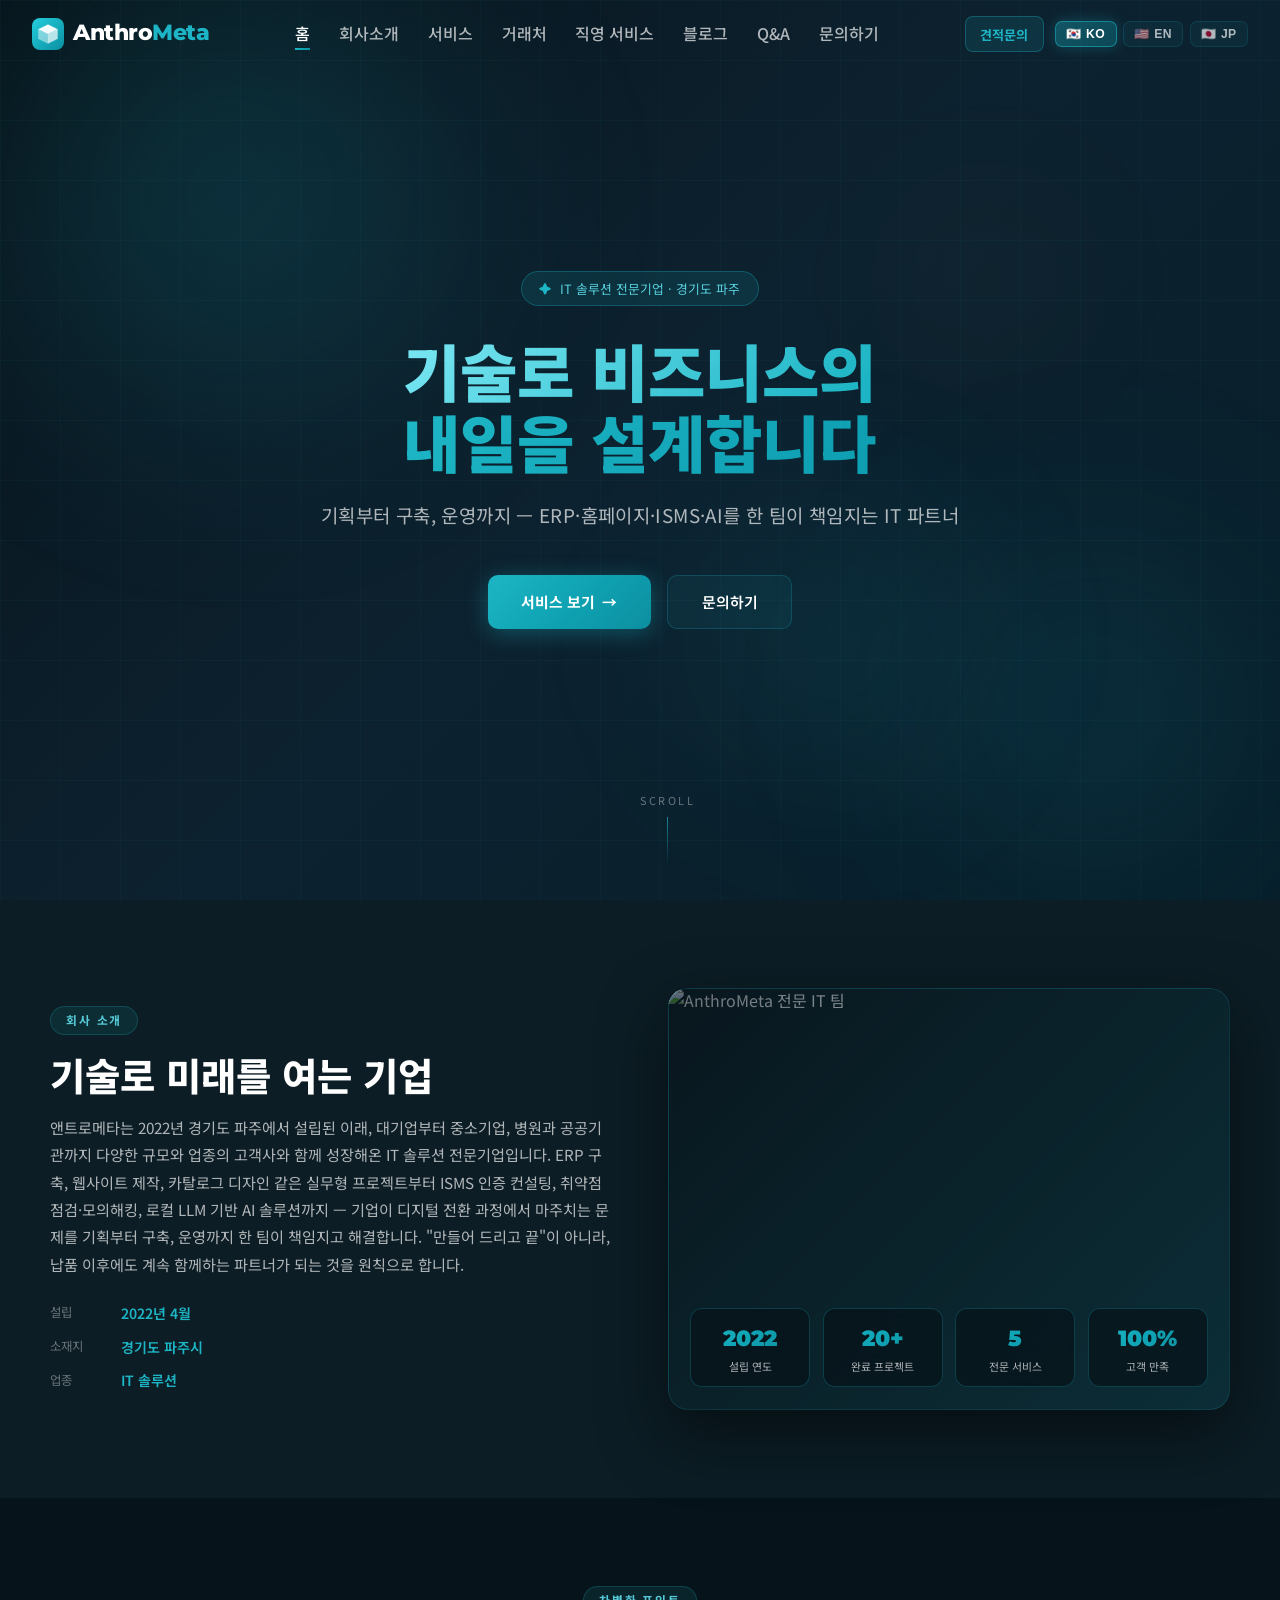
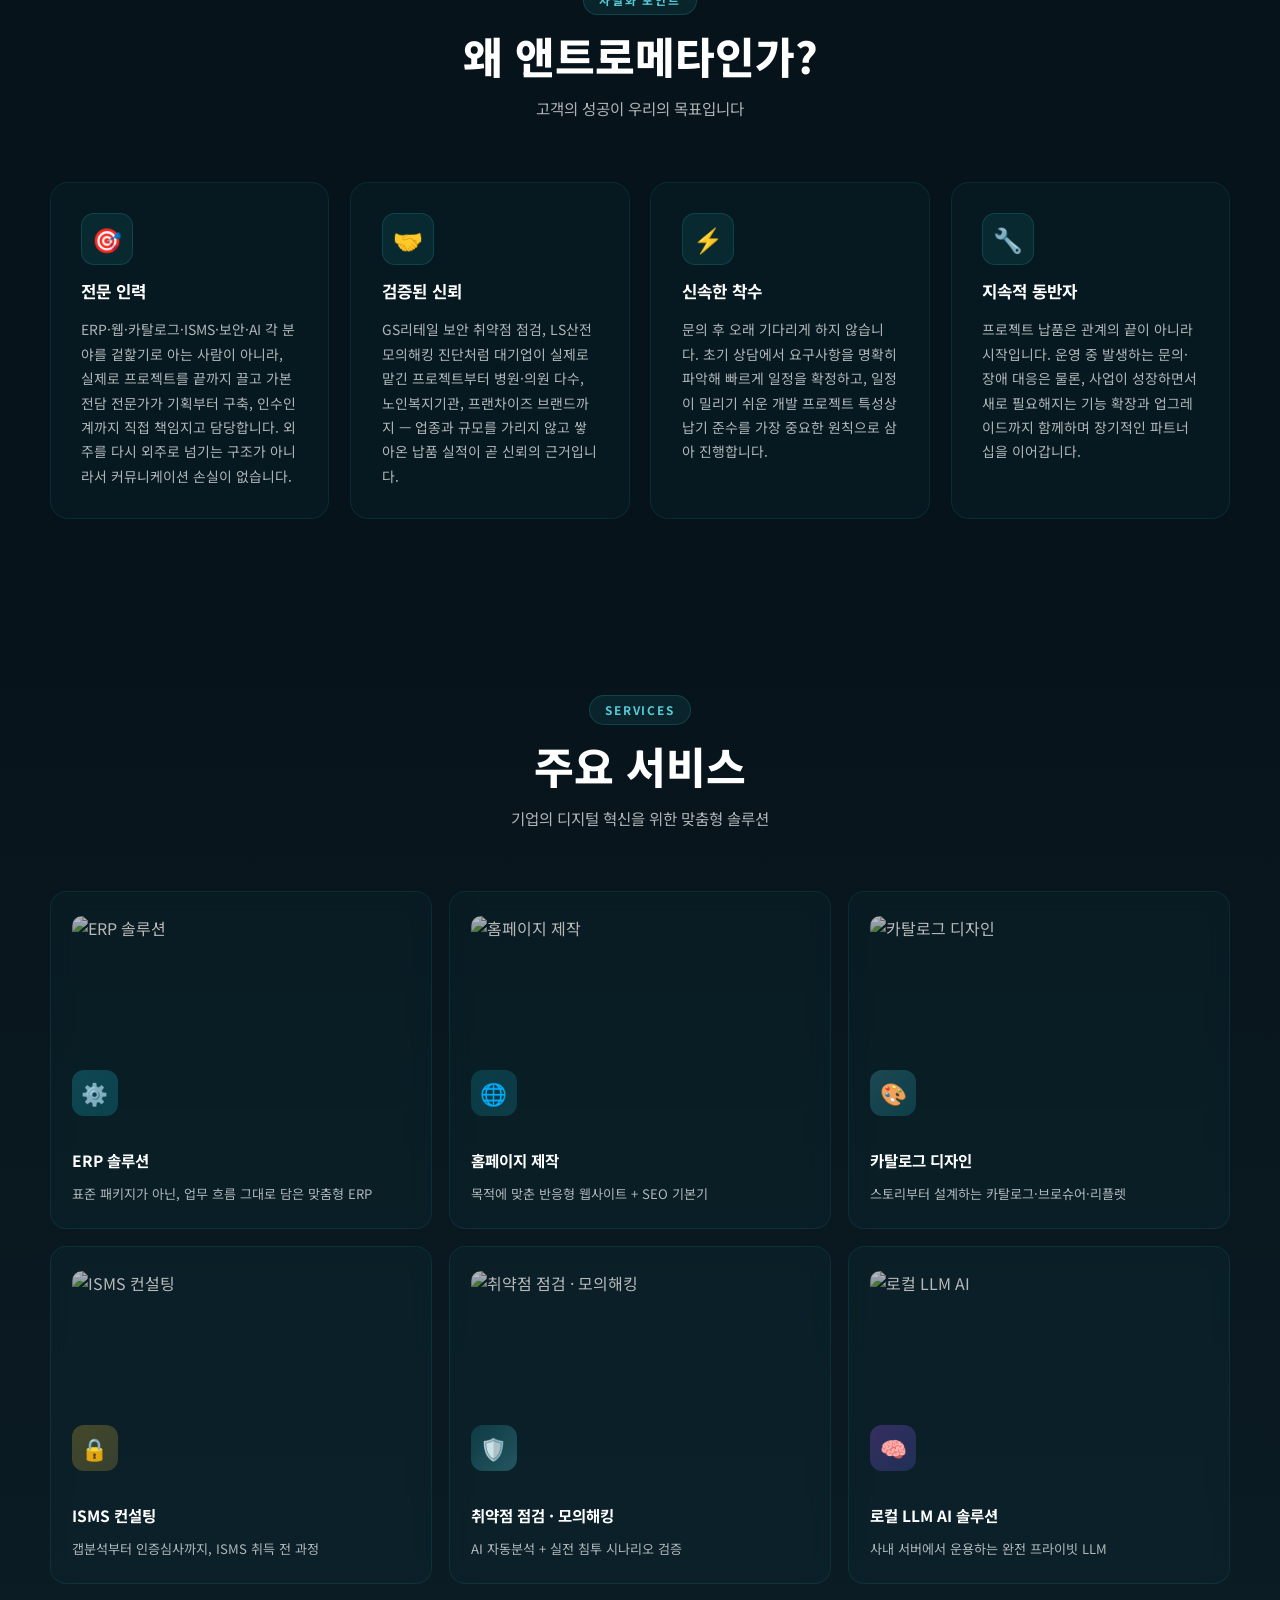
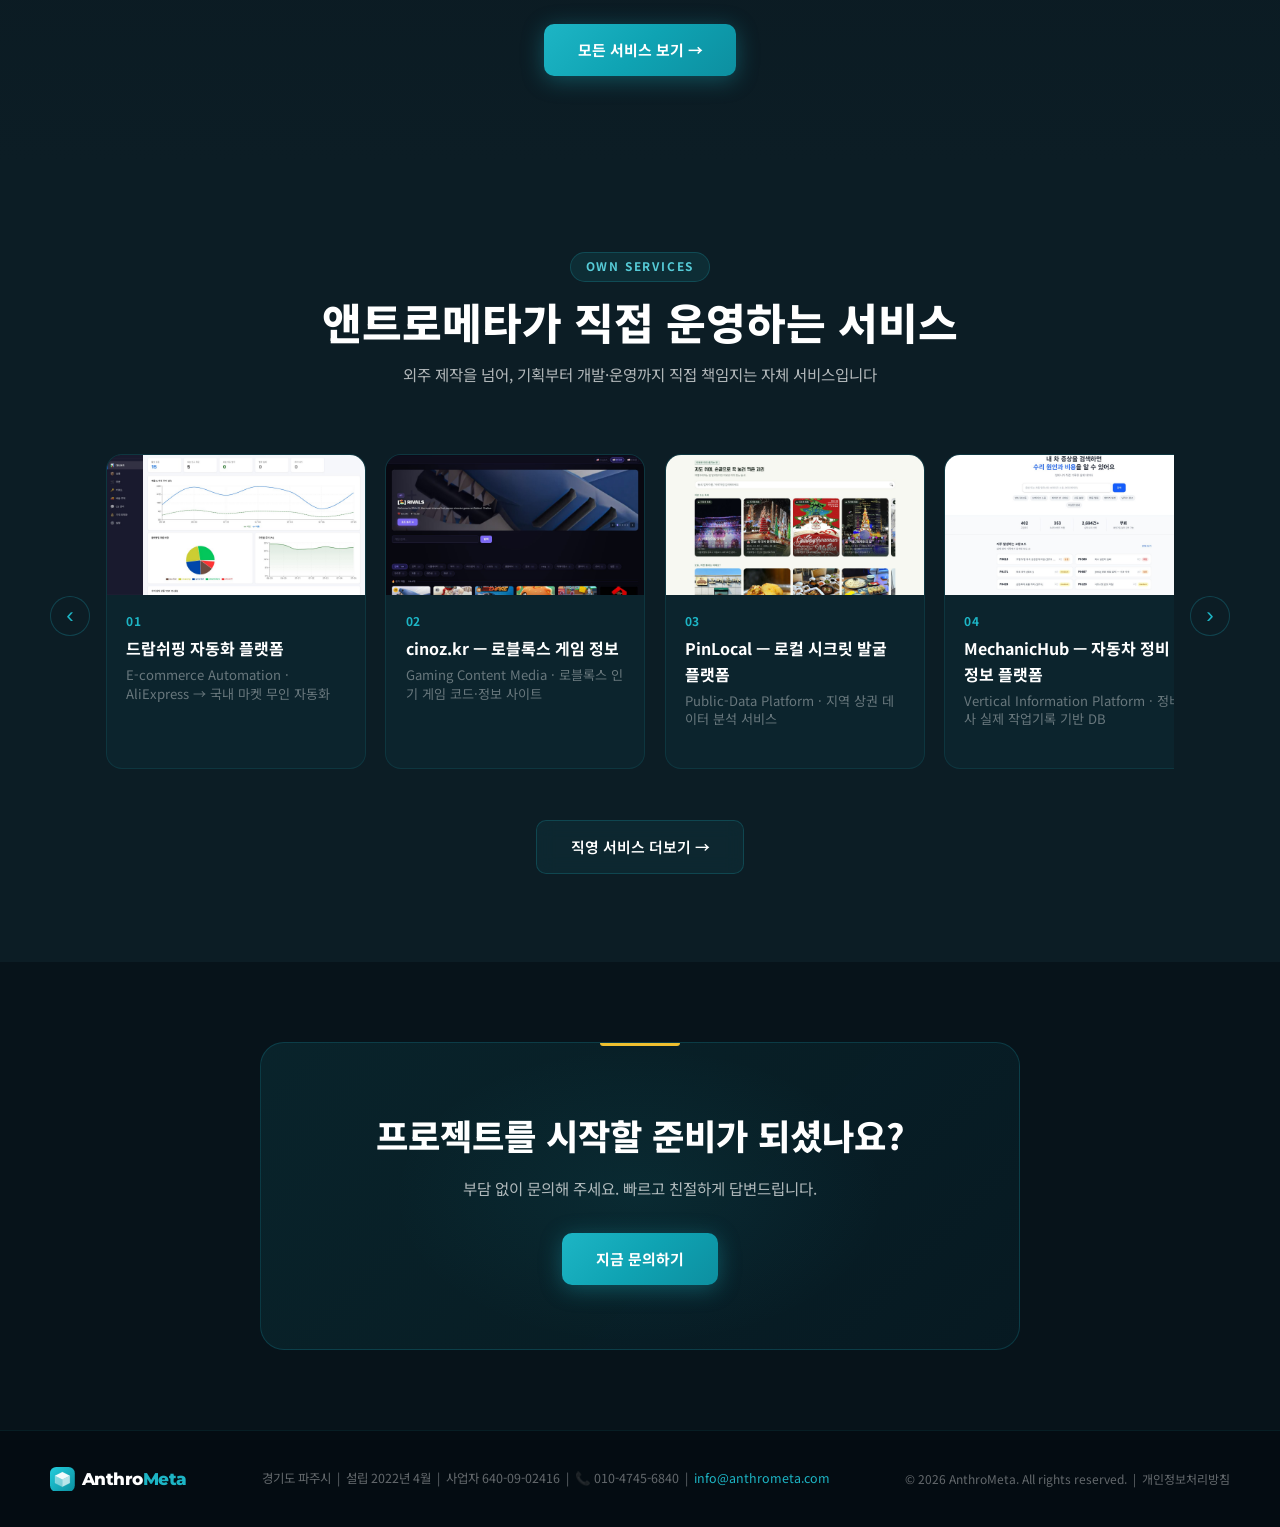
==== commit e63bf5d9: "feat: 직영 서비스에 STOP 입시 컨설팅 플랫폼 추가(07) KEDI 종단연구 패널 데이터 기반 대학 매칭·진로 설계 서비스를 own-services 페이지와 홈페이지 슬라이" ====
--- a/index.html
+++ b/index.html
@@ -288,6 +288,22 @@
             <p data-i18n="os5_sub">Web Novel Platform · 자동 생성 파이프라인 기반 매일 연재 서비스</p>
           </div>
         </a>
+        <a class="own-slide" href="own-services.html">
+          <img src="images/services/trading-bot.svg" alt="코인 자동매매 시스템 신호 엔진 일러스트" loading="lazy">
+          <div class="own-slide-body">
+            <div class="own-slide-num">06</div>
+            <h3 data-i18n="os6_name">코인 자동매매 시스템</h3>
+            <p data-i18n="os6_sub">Algorithmic Trading System · 다중 레이어 신호 기반 업비트 자동매매</p>
+          </div>
+        </a>
+        <a class="own-slide" href="own-services.html">
+          <img src="images/services/stop.svg" alt="STOP 입시 컨설팅 플랫폼 성적 궤적 일러스트" loading="lazy">
+          <div class="own-slide-body">
+            <div class="own-slide-num">07</div>
+            <h3 data-i18n="os7_name">STOP — 입시 컨설팅 데이터 플랫폼</h3>
+            <p data-i18n="os7_sub">Education Consulting Platform · 국가 승인 종단연구 데이터 기반 진로 설계 툴</p>
+          </div>
+        </a>
       </div>
       <button class="own-slider-arrow own-slider-next" onclick="ownSlide(1)" aria-label="Next">›</button>
     </div>
